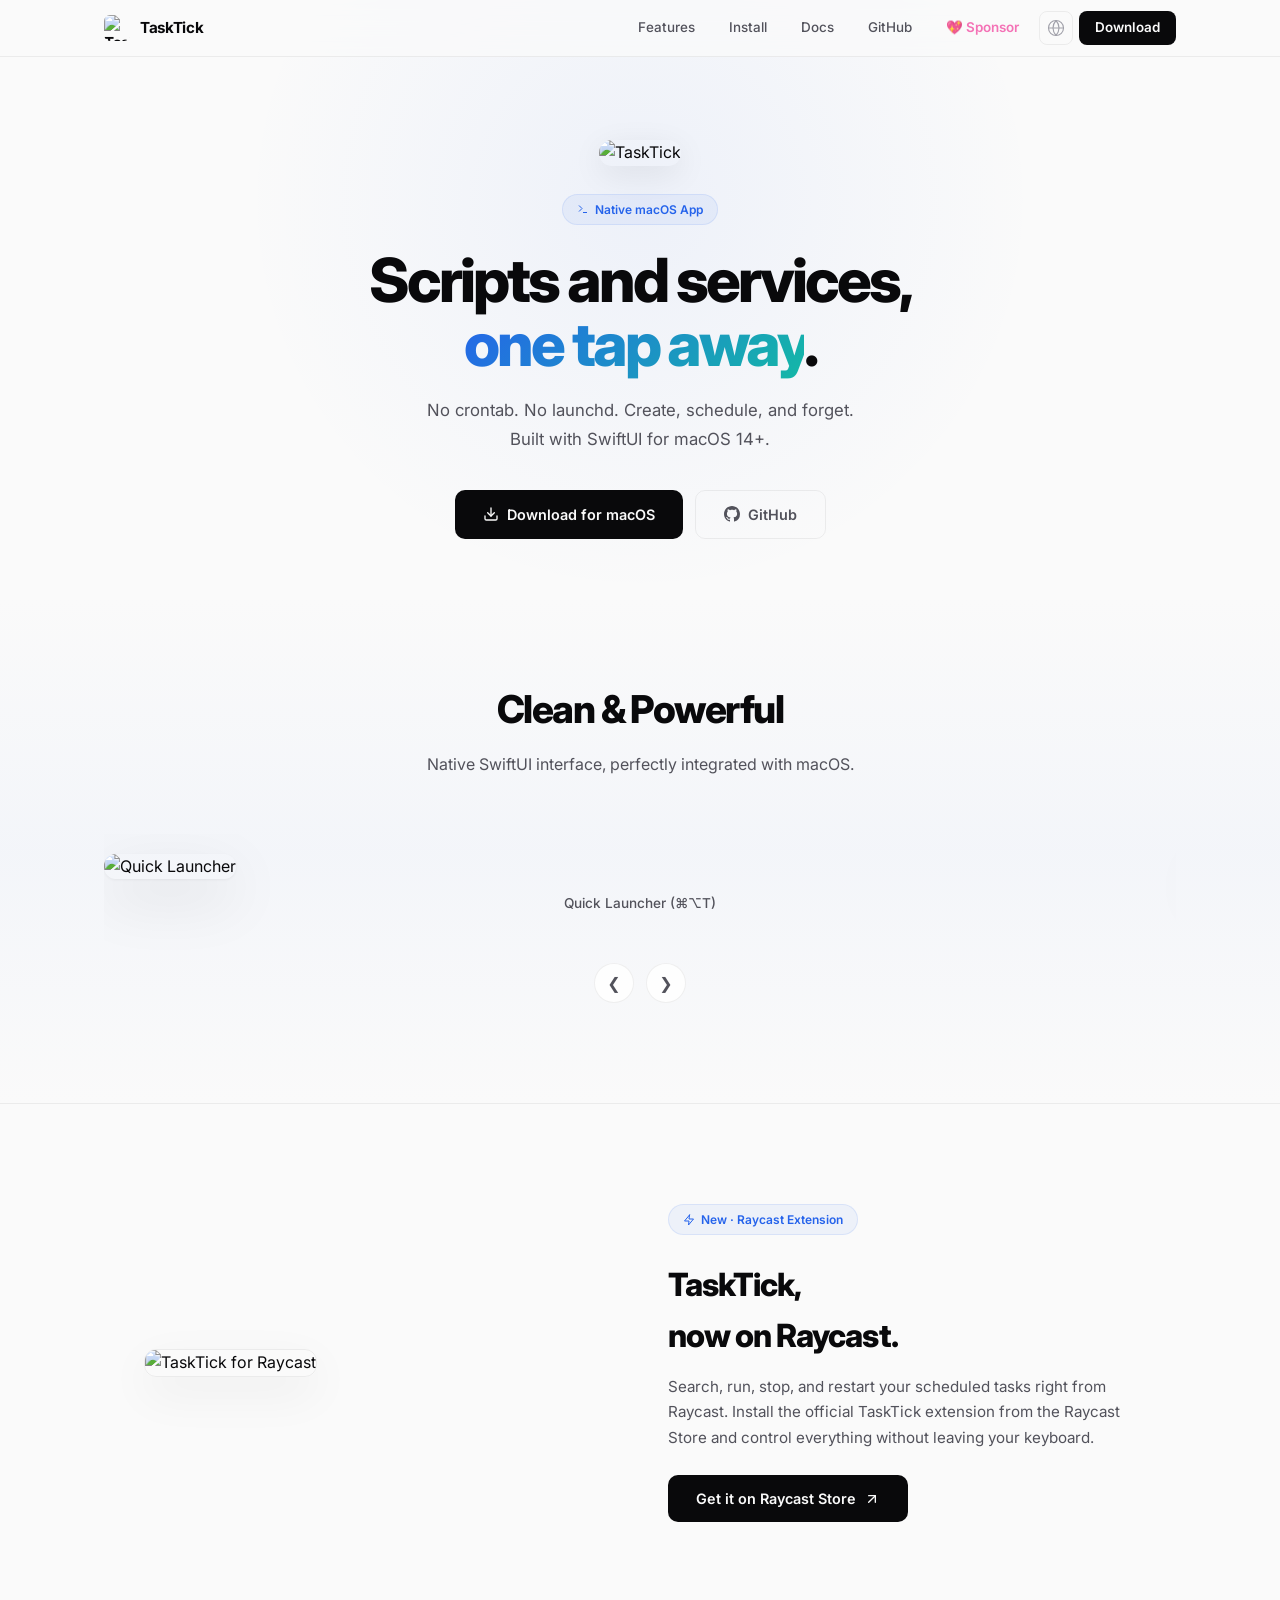
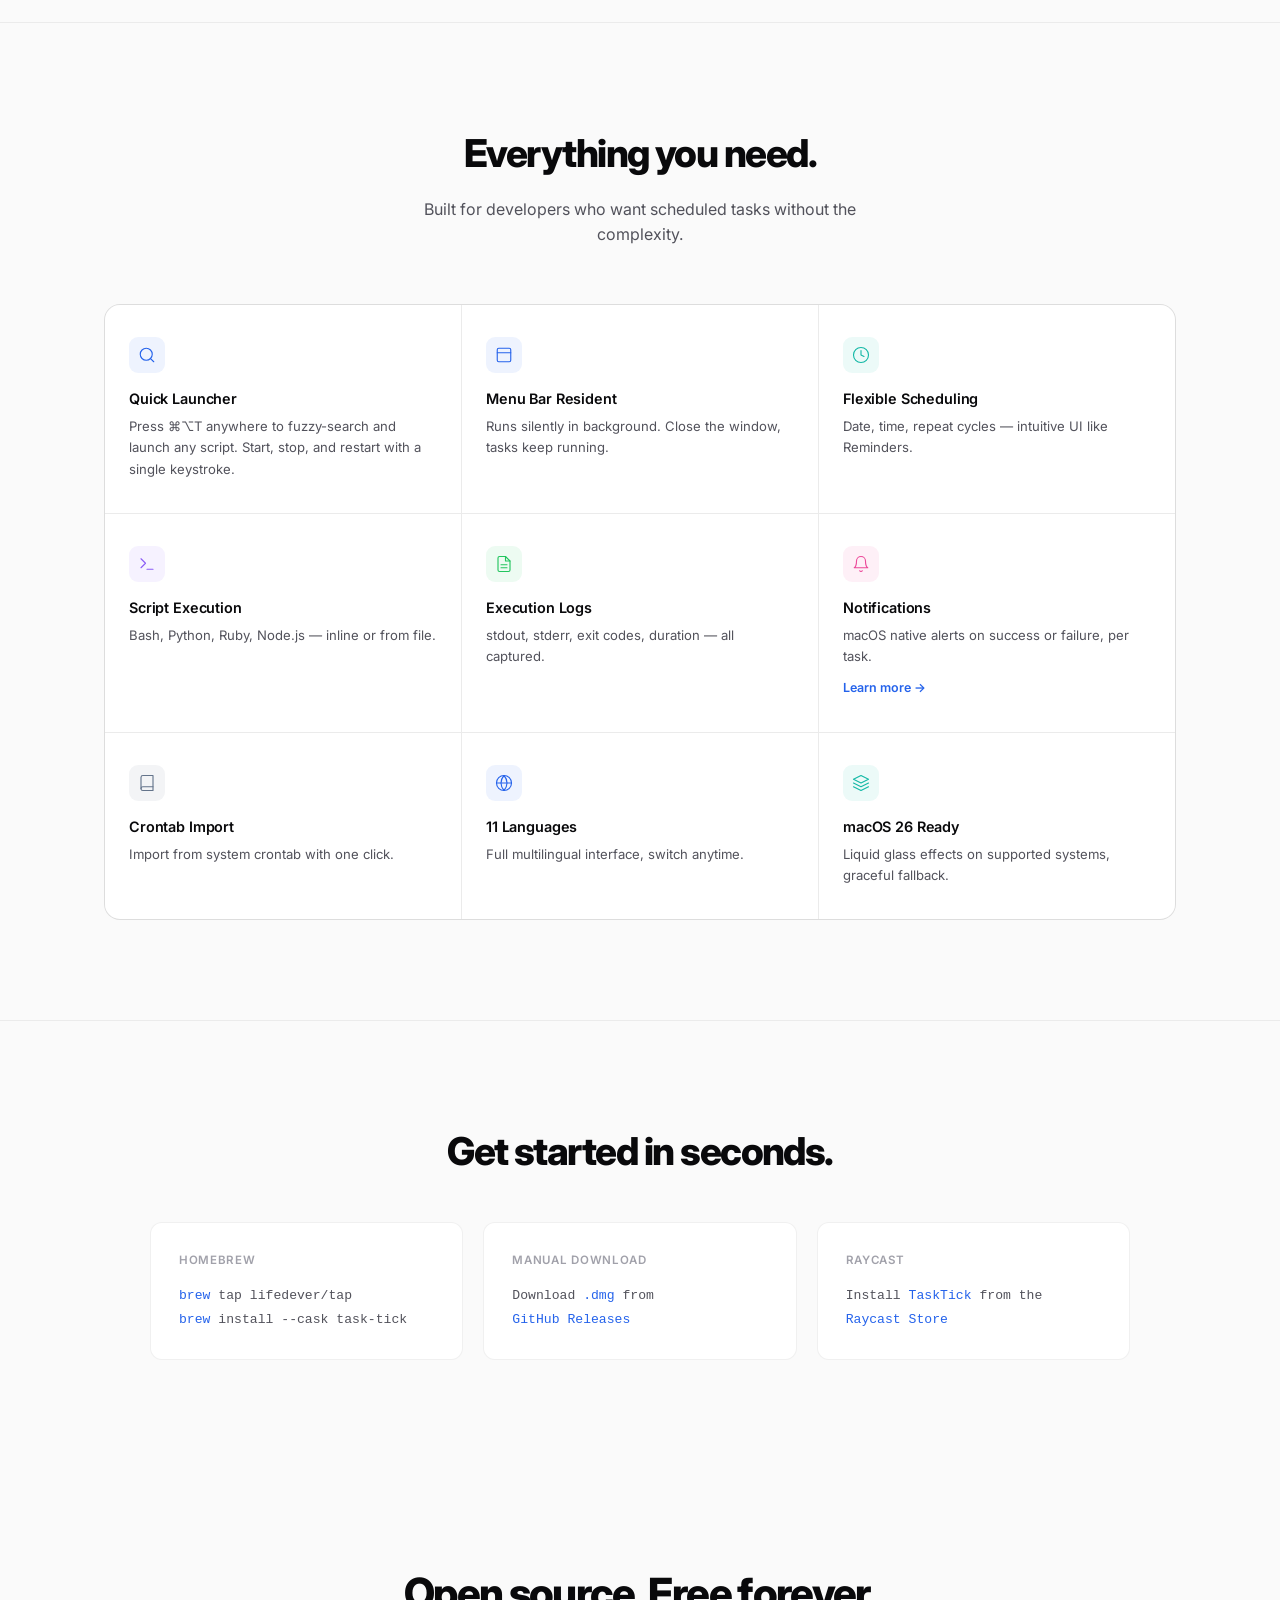
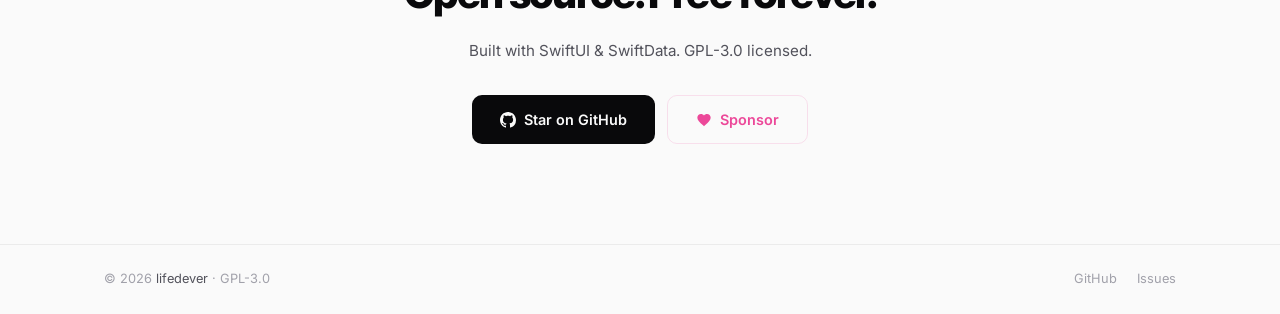
==== docs/index.html @ ecb80c7a "Remove obsolete implementation and reduce codebase complexity" ====
<!DOCTYPE html>
<html lang="en">
<head>
<meta charset="UTF-8">
<meta name="viewport" content="width=device-width, initial-scale=1.0">
<title>TaskTick — Scheduled Task Manager for macOS</title>
<meta name="description" content="A native macOS app for managing scheduled tasks. No crontab, no launchd — just TaskTick.">
<link rel="icon" type="image/svg+xml" href="icon.svg">
<link rel="apple-touch-icon" href="icon.svg">
<link rel="preconnect" href="https://fonts.loli.net">
<link rel="preconnect" href="https://gstatic.loli.net" crossorigin>
<link href="https://fonts.loli.net/css2?family=Inter:wght@400;500;600;700;800&family=Noto+Sans+SC:wght@400;500;700&display=swap" rel="stylesheet">
<style>
*,*::before,*::after{margin:0;padding:0;box-sizing:border-box}
:root{
  --bg:#fafafa;
  --bg2:#ffffff;
  --surface:rgba(0,0,0,.02);
  --border:rgba(0,0,0,.06);
  --text:#09090b;
  --text2:#52525b;
  --text3:#a1a1aa;
  --accent:#2563eb;
  --accent2:#3b82f6;
  --teal:#14b8a6;
  --pink:#ec4899;
  --font:'Inter','Noto Sans SC',-apple-system,system-ui,sans-serif;
}
html{scroll-behavior:smooth;font-size:16px}
body{font-family:var(--font);background:var(--bg);color:var(--text);line-height:1.6;overflow-x:hidden;-webkit-font-smoothing:antialiased}
::selection{background:var(--accent);color:#fff}

/* ── Nav ── */
nav{position:fixed;top:0;left:0;right:0;z-index:100;backdrop-filter:blur(24px) saturate(1.4);-webkit-backdrop-filter:blur(24px) saturate(1.4);background:rgba(250,250,250,.75);border-bottom:1px solid var(--border)}
.nav-inner{max-width:1120px;margin:0 auto;padding:0 24px;display:flex;align-items:center;justify-content:space-between;height:56px}
.nav-brand{display:flex;align-items:center;gap:10px;font-weight:700;font-size:.95rem;letter-spacing:-.02em;text-decoration:none;color:var(--text)}
.nav-brand img{width:26px;height:26px;border-radius:6px}
.nav-right{display:flex;align-items:center;gap:6px}
.nav-right a{color:var(--text2);text-decoration:none;font-size:.84rem;font-weight:500;padding:6px 14px;border-radius:8px;transition:color .2s}
.nav-right a:hover{color:var(--text)}
.lang-wrap{position:relative}
.lang-btn{cursor:pointer;width:34px;height:34px;border:1px solid var(--border);border-radius:8px;background:transparent;display:flex;align-items:center;justify-content:center;color:var(--text3);transition:all .2s}
.lang-btn:hover,.lang-btn.active{border-color:var(--accent);color:var(--accent)}
.lang-btn svg{width:18px;height:18px}
.lang-menu{display:none;position:absolute;top:calc(100% + 8px);right:0;min-width:180px;background:var(--bg2);border:1px solid var(--border);border-radius:12px;box-shadow:0 12px 40px rgba(0,0,0,.12);padding:6px;z-index:200;animation:fadeUp .2s ease}
.lang-menu.show{display:block}
.lang-menu button{display:flex;align-items:center;gap:8px;width:100%;padding:8px 14px;border:none;background:transparent;color:var(--text2);font-size:.84rem;font-family:var(--font);border-radius:8px;cursor:pointer;transition:all .15s;text-align:left}
.lang-menu button:hover{background:var(--surface);color:var(--text)}
.lang-menu button.active{background:var(--accent);color:#fff}
.lang-menu button.active:hover{opacity:.9}
.nav-sponsor{color:#f472b6!important;font-weight:600!important}
.nav-sponsor:hover{opacity:.8!important}
.nav-cta{background:var(--text)!important;color:var(--bg)!important;font-weight:600!important;border-radius:8px!important;padding:6px 16px!important}
.nav-cta:hover{opacity:.85!important}

/* ── Hero ── */
.hero{padding:140px 24px 60px;text-align:center;position:relative;overflow:hidden}
.hero::before{content:'';position:absolute;top:-200px;left:50%;transform:translateX(-50%);width:800px;height:800px;background:radial-gradient(circle,rgba(37,99,235,.06) 0%,transparent 70%);pointer-events:none}
.hero-inner{max-width:680px;margin:0 auto;position:relative}
.hero-icon{margin-bottom:28px}
.hero-icon img{width:88px;height:88px;border-radius:22px;box-shadow:0 8px 32px rgba(0,0,0,.08)}
.hero-badge{display:inline-flex;align-items:center;gap:6px;padding:5px 14px;border-radius:20px;font-size:.75rem;font-weight:600;color:var(--accent);background:rgba(37,99,235,.06);border:1px solid rgba(37,99,235,.1);margin-bottom:24px}
.hero-badge svg{width:12px;height:12px}
.hero h1{font-size:clamp(2.6rem,5.5vw,3.8rem);font-weight:800;letter-spacing:-.05em;line-height:1.05;margin-bottom:20px}
.hero h1 .gradient{background:linear-gradient(135deg,var(--accent),var(--teal));-webkit-background-clip:text;-webkit-text-fill-color:transparent;background-clip:text}
.hero .sub{font-size:1.05rem;color:var(--text2);max-width:440px;margin:0 auto 36px;line-height:1.7}
.hero-actions{display:flex;gap:12px;justify-content:center;flex-wrap:wrap}
.btn{display:inline-flex;align-items:center;gap:8px;padding:12px 28px;border-radius:10px;font-size:.9rem;font-weight:600;text-decoration:none;transition:all .2s;cursor:pointer;border:none;font-family:var(--font)}
.btn-primary{background:var(--text);color:var(--bg)}
.btn-primary:hover{opacity:.85;transform:translateY(-1px)}
.btn-ghost{background:transparent;color:var(--text2);border:1px solid var(--border)}
.btn-ghost:hover{border-color:var(--text2);color:var(--text);transform:translateY(-1px)}
.btn svg{width:16px;height:16px}

/* ── Screenshots Carousel ── */
.screenshots-section{padding:80px 0 100px;background:linear-gradient(180deg,var(--bg) 0%,rgba(37,99,235,.03) 50%,var(--bg) 100%)}
.screenshots-track{margin-top:48px;position:relative}
.screenshots-scroll{display:flex;gap:24px;overflow-x:auto;scroll-snap-type:x mandatory;-webkit-overflow-scrolling:touch;padding:20px 0 40px;scrollbar-width:none}
.screenshots-scroll::-webkit-scrollbar{display:none}
.screenshot-item{scroll-snap-align:center;flex-shrink:0;position:relative}
.screenshot-item{width:100%}
.screenshot-item img{width:100%;height:auto;border-radius:12px;box-shadow:0 20px 60px rgba(0,0,0,.1),0 1px 3px rgba(0,0,0,.05);transition:transform .4s ease}
.screenshot-item:hover img{transform:scale(1.02)}
.screenshot-label{text-align:center;margin-top:14px;font-size:.85rem;color:var(--text2);font-weight:500}
.screenshots-nav{display:flex;justify-content:center;gap:12px;margin-top:8px}
.screenshots-nav button{width:40px;height:40px;border-radius:50%;border:1.5px solid var(--border);background:rgba(255,255,255,.8);cursor:pointer;display:flex;align-items:center;justify-content:center;transition:all .2s;color:var(--text2);font-size:1rem;font-family:var(--font)}
.screenshots-nav button:hover{border-color:var(--accent);color:var(--accent);background:var(--bg2)}

/* ── Highlight ── */
.highlight{padding:100px 0;border-top:1px solid var(--border)}
.highlight-inner{max-width:1040px;margin:0 auto;padding:0 24px;display:grid;grid-template-columns:1fr 1fr;gap:56px;align-items:center}
.highlight-text h3{font-size:clamp(1.5rem,3vw,2rem);font-weight:800;letter-spacing:-.03em;margin-bottom:12px}
.highlight-text p{color:var(--text2);font-size:.95rem;line-height:1.7;margin-bottom:24px}
.highlight-img img{width:100%;border-radius:12px;border:1px solid var(--border);box-shadow:0 16px 48px rgba(0,0,0,.06)}

/* ── Features ── */
.features{padding:100px 0;border-top:1px solid var(--border)}
.container{max-width:1120px;margin:0 auto;padding:0 24px}
.section-header{text-align:center;margin-bottom:56px}
.section-header h2{font-size:clamp(1.8rem,4vw,2.4rem);font-weight:800;letter-spacing:-.04em;margin-bottom:12px}
.section-header p{color:var(--text2);font-size:1rem;max-width:460px;margin:0 auto}
.features-grid{display:grid;grid-template-columns:repeat(3,1fr);gap:1px;background:var(--border);border:1px solid var(--border);border-radius:16px;overflow:hidden}
.feature-card{padding:32px 24px;background:var(--bg2);transition:background .3s}
.feature-card:hover{background:rgba(37,99,235,.015)}
.feature-icon{width:36px;height:36px;border-radius:9px;display:flex;align-items:center;justify-content:center;margin-bottom:14px}
.feature-icon svg{width:18px;height:18px}
.feature-card h3{font-size:.9rem;font-weight:600;margin-bottom:6px;letter-spacing:-.01em}
.feature-card p{font-size:.82rem;color:var(--text2);line-height:1.65}

/* icon colors */
.fi-blue{background:rgba(37,99,235,.08);color:var(--accent)}
.fi-teal{background:rgba(20,184,166,.08);color:var(--teal)}
.fi-pink{background:rgba(236,72,153,.08);color:var(--pink)}
.fi-orange{background:rgba(249,115,22,.08);color:#f97316}
.fi-purple{background:rgba(139,92,246,.08);color:#8b5cf6}
.fi-green{background:rgba(34,197,94,.08);color:#22c55e}
.fi-slate{background:rgba(100,116,139,.08);color:#64748b}

/* ── Install ── */
.install{padding:100px 0;border-top:1px solid var(--border);text-align:center}
.install h2{font-size:clamp(1.8rem,4vw,2.4rem);font-weight:800;letter-spacing:-.04em;margin-bottom:40px}
.install-methods{display:flex;gap:20px;justify-content:center;flex-wrap:wrap;max-width:980px;margin:0 auto}
.install-card{flex:1;min-width:280px;padding:28px;border-radius:12px;border:1px solid var(--border);background:var(--bg2);text-align:left}
.install-card .label{font-size:.72rem;font-weight:600;color:var(--text3);text-transform:uppercase;letter-spacing:.06em;margin-bottom:14px}
.install-card code{display:block;font-family:'SF Mono',Menlo,monospace;font-size:.82rem;line-height:1.8;color:var(--text2);word-break:break-all}
.install-card code span{color:var(--accent)}

/* ── CTA ── */
.cta{padding:100px 0;text-align:center}
.cta h2{font-size:clamp(1.8rem,4vw,2.6rem);font-weight:800;letter-spacing:-.04em;margin-bottom:12px}
.cta .sub{color:var(--text2);margin-bottom:32px;font-size:.95rem}
.cta-actions{display:flex;gap:12px;justify-content:center;flex-wrap:wrap}
.btn-sponsor{color:var(--pink)!important;border-color:rgba(236,72,153,.15)!important}
.btn-sponsor:hover{border-color:rgba(236,72,153,.3)!important;background:rgba(236,72,153,.04)!important}

/* ── Footer ── */
footer{border-top:1px solid var(--border);padding:24px 0}
footer .container{display:flex;align-items:center;justify-content:space-between;flex-wrap:wrap;gap:12px}
footer .left{font-size:.8rem;color:var(--text3)}
footer .left a{color:var(--text2);text-decoration:none}
footer .left a:hover{color:var(--text)}
footer .right{display:flex;gap:20px}
footer .right a{color:var(--text3);text-decoration:none;font-size:.8rem}
footer .right a:hover{color:var(--text)}

/* ── Animations ── */
@keyframes fadeUp{from{opacity:0;transform:translateY(20px)}to{opacity:1;transform:translateY(0)}}
.fade-in{animation:fadeUp .7s ease both}
.fade-d1{animation-delay:.1s}.fade-d2{animation-delay:.2s}.fade-d3{animation-delay:.3s}.fade-d4{animation-delay:.4s}.fade-d5{animation-delay:.5s}
.reveal{opacity:0;transform:translateY(20px);transition:all .6s cubic-bezier(.22,1,.36,1)}
.reveal.visible{opacity:1;transform:translateY(0)}
@media(prefers-reduced-motion:reduce){.reveal,.fade-in{animation:none!important;transition:none!important;opacity:1!important;transform:none!important}}

/* ── Responsive ── */
@media(max-width:768px){
  .hero{padding:120px 20px 50px}
  .hero h1{font-size:2.2rem}
  .features-grid{grid-template-columns:1fr}
  .highlight-inner{grid-template-columns:1fr}
  .screenshot-item{width:100%}
  .install-methods{flex-direction:column}
  .install-card{min-width:0}
  .nav-right a:not(.nav-cta):not(.lang-btn){display:none}
  footer .container{flex-direction:column;text-align:center}
}
@media(max-width:480px){.hero h1{font-size:1.9rem}.btn{padding:11px 22px;font-size:.85rem}}

/* ── Dark mode ── */
@media(prefers-color-scheme:dark){
  :root{
    --bg:#0a0a0b;--bg2:#18181b;--surface:rgba(255,255,255,.04);
    --border:rgba(255,255,255,.08);
    --text:#f5f5f7;--text2:#a1a1aa;--text3:#52525b;
    --accent:#60a5fa;--accent2:#3b82f6;--teal:#2dd4bf;--pink:#f472b6;
  }
  nav{background:rgba(10,10,11,.8)}
  .hero::before{background:radial-gradient(circle,rgba(96,165,250,.06) 0%,transparent 70%)}
  .screenshots-section{background:linear-gradient(180deg,var(--bg) 0%,rgba(96,165,250,.03) 50%,var(--bg) 100%)}
  .screenshot-item img{box-shadow:0 20px 60px rgba(0,0,0,.4)}
  .screenshots-nav button{background:rgba(24,24,27,.8);border-color:var(--border)}
  .highlight-img img{box-shadow:0 16px 48px rgba(0,0,0,.3)}
  .feature-card{background:var(--bg2)}
  .feature-card:hover{background:rgba(255,255,255,.03)}
  .install-card{background:var(--bg2)}
  .lang-menu{background:var(--bg2);box-shadow:0 12px 40px rgba(0,0,0,.4)}
}
</style>
</head>
<body>

<!-- Nav -->
<nav>
  <div class="nav-inner">
    <a href="#" class="nav-brand">
      <img src="icon.svg" alt="TaskTick">
      TaskTick
    </a>
    <div class="nav-right">
      <a href="#features" data-i18n="nav_features">Features</a>
      <a href="#install" data-i18n="nav_install">Install</a>
      <a href="guide/" data-i18n="nav_docs">Docs</a>
      <a href="https://github.com/lifedever/TaskTick">GitHub</a>
      <a href="https://www.lifedever.com/sponsor/" class="nav-sponsor">💖 <span data-i18n="nav_sponsor">Sponsor</span></a>
      <div class="lang-wrap">
        <button class="lang-btn" onclick="toggleLangMenu()" aria-label="Language">
          <svg viewBox="0 0 24 24" fill="none" stroke="currentColor" stroke-width="1.5" stroke-linecap="round" stroke-linejoin="round"><circle cx="12" cy="12" r="10"/><line x1="2" y1="12" x2="22" y2="12"/><path d="M12 2a15.3 15.3 0 014 10 15.3 15.3 0 01-4 10 15.3 15.3 0 01-4-10 15.3 15.3 0 014-10z"/></svg>
        </button>
        <div class="lang-menu" id="langMenu">
          <button onclick="setLang('zh-Hans')">简体中文</button>
          <button onclick="setLang('zh-Hant')">繁體中文</button>
          <button onclick="setLang('en')">English</button>
          <button onclick="setLang('ja')">日本語</button>
          <button onclick="setLang('ko')">한국어</button>
          <button onclick="setLang('fr')">Français</button>
          <button onclick="setLang('de')">Deutsch</button>
          <button onclick="setLang('it')">Italiano</button>
          <button onclick="setLang('es')">Español</button>
          <button onclick="setLang('ru')">Русский</button>
          <button onclick="setLang('id')">Bahasa Indonesia</button>
        </div>
      </div>
      <a href="https://github.com/lifedever/TaskTick/releases" class="nav-cta" data-i18n="nav_download">Download</a>
    </div>
  </div>
</nav>

<!-- Hero -->
<section class="hero">
  <div class="hero-inner">
    <div class="hero-icon fade-in"><img src="icon.svg" alt="TaskTick"></div>
    <div class="hero-badge fade-in fade-d1">
      <svg viewBox="0 0 24 24" fill="none" stroke="currentColor" stroke-width="2"><polyline points="4 17 10 11 4 5"/><line x1="12" y1="19" x2="20" y2="19"/></svg>
      <span data-i18n="hero_badge">Native macOS App</span>
    </div>
    <h1 class="fade-in fade-d2" data-i18n="hero_title" data-i18n-html>Scripts and services,<br><span class="gradient">one tap away</span>.</h1>
    <p class="sub fade-in fade-d3" data-i18n="hero_sub">No crontab. No launchd. Create, schedule, and forget. Built with SwiftUI for macOS 14+.</p>
    <div class="hero-actions fade-in fade-d4">
      <a href="https://github.com/lifedever/TaskTick/releases" class="btn btn-primary">
        <svg viewBox="0 0 24 24" fill="none" stroke="currentColor" stroke-width="2" stroke-linecap="round"><path d="M21 15v4a2 2 0 01-2 2H5a2 2 0 01-2-2v-4"/><polyline points="7 10 12 15 17 10"/><line x1="12" y1="15" x2="12" y2="3"/></svg>
        <span data-i18n="hero_download">Download for macOS</span>
      </a>
      <a href="https://github.com/lifedever/TaskTick" class="btn btn-ghost">
        <svg viewBox="0 0 24 24" fill="currentColor"><path d="M12 0C5.37 0 0 5.37 0 12c0 5.31 3.435 9.795 8.205 11.385.6.105.825-.255.825-.57 0-.285-.015-1.23-.015-2.235-3.015.555-3.795-.735-4.035-1.41-.135-.345-.72-1.41-1.23-1.695-.42-.225-1.02-.78-.015-.795.945-.015 1.62.87 1.845 1.23 1.08 1.815 2.805 1.305 3.495.99.105-.78.42-1.305.765-1.605-2.67-.3-5.46-1.335-5.46-5.925 0-1.305.465-2.385 1.23-3.225-.12-.3-.54-1.53.12-3.18 0 0 1.005-.315 3.3 1.23.96-.27 1.98-.405 3-.405s2.04.135 3 .405c2.295-1.56 3.3-1.23 3.3-1.23.66 1.65.24 2.88.12 3.18.765.84 1.23 1.905 1.23 3.225 0 4.605-2.805 5.625-5.475 5.925.435.375.81 1.095.81 2.22 0 1.605-.015 2.895-.015 3.3 0 .315.225.69.825.57A12.02 12.02 0 0024 12c0-6.63-5.37-12-12-12z"/></svg>
        GitHub
      </a>
    </div>
  </div>
</section>

<!-- Screenshots Carousel -->
<section class="screenshots-section" id="screenshots">
  <div class="container">
    <div class="section-header reveal">
      <h2 data-i18n="screenshots_title">Clean & Powerful</h2>
      <p data-i18n="screenshots_sub">Native SwiftUI interface, perfectly integrated with macOS.</p>
    </div>
    <div class="screenshots-track">
      <div class="screenshots-scroll" id="screenshotsScroll">
        <div class="screenshot-item">
          <img src="https://cdn.jsdelivr.net/gh/lifedever/images@master/it/2026/05/tasktick-quick-launcher.png" alt="Quick Launcher">
          <div class="screenshot-label" data-i18n="screenshot_quick_launcher">Quick Launcher (⌘⌥T)</div>
        </div>
        <div class="screenshot-item">
          <img src="https://cdn.jsdelivr.net/gh/lifedever/images@master/uPic/2026/03/CS2026-03-16-12.47.53@2x.png" alt="Task Dashboard">
          <div class="screenshot-label" data-i18n="screenshot_dashboard">Task Dashboard</div>
        </div>
      </div>
      <div class="screenshots-nav">
        <button onclick="scrollScreenshots(-1)" aria-label="Previous">&#10094;</button>
        <button onclick="scrollScreenshots(1)" aria-label="Next">&#10095;</button>
      </div>
    </div>
  </div>
</section>

<!-- Raycast Highlight -->
<section class="highlight">
  <div class="highlight-inner reveal">
    <div class="highlight-img">
      <img src="https://cdn.jsdelivr.net/gh/lifedever/images@master/uploads/2026/06/20260611-102233.png" alt="TaskTick for Raycast">
    </div>
    <div class="highlight-text">
      <div class="hero-badge">
        <svg viewBox="0 0 24 24" fill="none" stroke="currentColor" stroke-width="2" stroke-linecap="round" stroke-linejoin="round"><polygon points="13 2 3 14 12 14 11 22 21 10 12 10 13 2"/></svg>
        <span data-i18n="raycast_badge">New · Raycast Extension</span>
      </div>
      <h3 data-i18n="raycast_title" data-i18n-html>TaskTick,<br>now on Raycast.</h3>
      <p data-i18n="raycast_desc">Search, run, stop, and restart your scheduled tasks right from Raycast. Install the official TaskTick extension from the Raycast Store and control everything without leaving your keyboard.</p>
      <a href="https://www.raycast.com/lifedever/tasktick" class="btn btn-primary">
        <span data-i18n="raycast_btn">Get it on Raycast Store</span>
        <svg viewBox="0 0 24 24" fill="none" stroke="currentColor" stroke-width="2" stroke-linecap="round" stroke-linejoin="round"><line x1="7" y1="17" x2="17" y2="7"/><polyline points="7 7 17 7 17 17"/></svg>
      </a>
    </div>
  </div>
</section>

<!-- Features -->
<section id="features" class="features">
  <div class="container">
    <div class="section-header reveal">
      <h2 data-i18n="features_title">Everything you need.</h2>
      <p data-i18n="features_sub">Built for developers who want scheduled tasks without the complexity.</p>
    </div>
    <div class="features-grid reveal">
      <div class="feature-card">
        <div class="feature-icon fi-blue"><svg viewBox="0 0 24 24" fill="none" stroke="currentColor" stroke-width="1.5" stroke-linecap="round" stroke-linejoin="round"><circle cx="11" cy="11" r="8"/><path d="m21 21-4.3-4.3"/></svg></div>
        <h3 data-i18n="feat_launcher_title">Quick Launcher</h3>
        <p data-i18n="feat_launcher_desc">Press ⌘⌥T anywhere to fuzzy-search and launch any script. Start, stop, and restart with a single keystroke.</p>
      </div>
      <div class="feature-card">
        <div class="feature-icon fi-blue"><svg viewBox="0 0 24 24" fill="none" stroke="currentColor" stroke-width="1.5" stroke-linecap="round" stroke-linejoin="round"><rect x="3" y="3" width="18" height="18" rx="2"/><line x1="3" y1="9" x2="21" y2="9"/></svg></div>
        <h3 data-i18n="feat_menubar_title">Menu Bar Resident</h3>
        <p data-i18n="feat_menubar_desc">Runs silently in background. Close the window, tasks keep running.</p>
      </div>
      <div class="feature-card">
        <div class="feature-icon fi-teal"><svg viewBox="0 0 24 24" fill="none" stroke="currentColor" stroke-width="1.5" stroke-linecap="round" stroke-linejoin="round"><circle cx="12" cy="12" r="10"/><polyline points="12 6 12 12 16 14"/></svg></div>
        <h3 data-i18n="feat_schedule_title">Flexible Scheduling</h3>
        <p data-i18n="feat_schedule_desc">Date, time, repeat cycles — intuitive UI like Reminders.</p>
      </div>
      <div class="feature-card">
        <div class="feature-icon fi-purple"><svg viewBox="0 0 24 24" fill="none" stroke="currentColor" stroke-width="1.5" stroke-linecap="round" stroke-linejoin="round"><polyline points="4 17 10 11 4 5"/><line x1="12" y1="19" x2="20" y2="19"/></svg></div>
        <h3 data-i18n="feat_script_title">Script Execution</h3>
        <p data-i18n="feat_script_desc">Bash, Python, Ruby, Node.js — inline or from file.</p>
      </div>
      <div class="feature-card">
        <div class="feature-icon fi-green"><svg viewBox="0 0 24 24" fill="none" stroke="currentColor" stroke-width="1.5" stroke-linecap="round" stroke-linejoin="round"><path d="M14 2H6a2 2 0 00-2 2v16a2 2 0 002 2h12a2 2 0 002-2V8z"/><polyline points="14 2 14 8 20 8"/><line x1="16" y1="13" x2="8" y2="13"/><line x1="16" y1="17" x2="8" y2="17"/></svg></div>
        <h3 data-i18n="feat_logs_title">Execution Logs</h3>
        <p data-i18n="feat_logs_desc">stdout, stderr, exit codes, duration — all captured.</p>
      </div>
      <div class="feature-card">
        <div class="feature-icon fi-pink"><svg viewBox="0 0 24 24" fill="none" stroke="currentColor" stroke-width="1.5" stroke-linecap="round" stroke-linejoin="round"><path d="M18 8A6 6 0 006 8c0 7-3 9-3 9h18s-3-2-3-9"/><path d="M13.73 21a2 2 0 01-3.46 0"/></svg></div>
        <h3 data-i18n="feat_notify_title">Notifications</h3>
        <p data-i18n="feat_notify_desc">macOS native alerts on success or failure, per task.</p>
        <a href="guide/#notifications" style="display:inline-block;margin-top:10px;font-size:.78rem;font-weight:600;color:var(--accent);text-decoration:none" data-i18n="feat_notify_link">Learn more →</a>
      </div>
      <div class="feature-card">
        <div class="feature-icon fi-slate"><svg viewBox="0 0 24 24" fill="none" stroke="currentColor" stroke-width="1.5" stroke-linecap="round" stroke-linejoin="round"><path d="M4 19.5A2.5 2.5 0 016.5 17H20"/><path d="M6.5 2H20v20H6.5A2.5 2.5 0 014 19.5v-15A2.5 2.5 0 016.5 2z"/></svg></div>
        <h3 data-i18n="feat_crontab_title">Crontab Import</h3>
        <p data-i18n="feat_crontab_desc">Import from system crontab with one click.</p>
      </div>
      <div class="feature-card">
        <div class="feature-icon fi-blue"><svg viewBox="0 0 24 24" fill="none" stroke="currentColor" stroke-width="1.5" stroke-linecap="round" stroke-linejoin="round"><circle cx="12" cy="12" r="10"/><line x1="2" y1="12" x2="22" y2="12"/><path d="M12 2a15.3 15.3 0 014 10 15.3 15.3 0 01-4 10 15.3 15.3 0 01-4-10 15.3 15.3 0 014-10z"/></svg></div>
        <h3 data-i18n="feat_i18n_title">11 Languages</h3>
        <p data-i18n="feat_i18n_desc">Full multilingual interface, switch anytime.</p>
      </div>
      <div class="feature-card">
        <div class="feature-icon fi-teal"><svg viewBox="0 0 24 24" fill="none" stroke="currentColor" stroke-width="1.5" stroke-linecap="round" stroke-linejoin="round"><path d="M12 2L2 7l10 5 10-5-10-5z"/><path d="M2 17l10 5 10-5"/><path d="M2 12l10 5 10-5"/></svg></div>
        <h3 data-i18n="feat_macos26_title">macOS 26 Ready</h3>
        <p data-i18n="feat_macos26_desc">Liquid glass effects on supported systems, graceful fallback.</p>
      </div>
    </div>
  </div>
</section>

<!-- Install -->
<section id="install" class="install">
  <div class="container">
    <h2 class="reveal" data-i18n="install_title">Get started in seconds.</h2>
    <div class="install-methods reveal">
      <div class="install-card">
        <div class="label">Homebrew</div>
        <code><span>brew</span> tap lifedever/tap<br><span>brew</span> install --cask task-tick</code>
      </div>
      <div class="install-card">
        <div class="label" data-i18n="install_manual">Manual Download</div>
        <code data-i18n="install_manual_desc" data-i18n-html>Download <span>.dmg</span> from<br><a href="https://github.com/lifedever/TaskTick/releases" style="color:var(--accent);text-decoration:none">GitHub Releases</a></code>
      </div>
      <div class="install-card">
        <div class="label">Raycast</div>
        <code data-i18n="install_raycast_desc" data-i18n-html>Install <span>TaskTick</span> from the<br><a href="https://www.raycast.com/lifedever/tasktick" style="color:var(--accent);text-decoration:none">Raycast Store</a></code>
      </div>
    </div>
  </div>
</section>

<!-- CTA -->
<section class="cta">
  <div class="container">
    <div class="reveal">
      <h2 data-i18n="cta_title">Open source. Free forever.</h2>
      <p class="sub" data-i18n="cta_sub">Built with SwiftUI & SwiftData. GPL-3.0 licensed.</p>
      <div class="cta-actions">
        <a href="https://github.com/lifedever/TaskTick" class="btn btn-primary">
          <svg viewBox="0 0 24 24" fill="currentColor" width="16" height="16"><path d="M12 0C5.37 0 0 5.37 0 12c0 5.31 3.435 9.795 8.205 11.385.6.105.825-.255.825-.57 0-.285-.015-1.23-.015-2.235-3.015.555-3.795-.735-4.035-1.41-.135-.345-.72-1.41-1.23-1.695-.42-.225-1.02-.78-.015-.795.945-.015 1.62.87 1.845 1.23 1.08 1.815 2.805 1.305 3.495.99.105-.78.42-1.305.765-1.605-2.67-.3-5.46-1.335-5.46-5.925 0-1.305.465-2.385 1.23-3.225-.12-.3-.54-1.53.12-3.18 0 0 1.005-.315 3.3 1.23.96-.27 1.98-.405 3-.405s2.04.135 3 .405c2.295-1.56 3.3-1.23 3.3-1.23.66 1.65.24 2.88.12 3.18.765.84 1.23 1.905 1.23 3.225 0 4.605-2.805 5.625-5.475 5.925.435.375.81 1.095.81 2.22 0 1.605-.015 2.895-.015 3.3 0 .315.225.69.825.57A12.02 12.02 0 0024 12c0-6.63-5.37-12-12-12z"/></svg>
          Star on GitHub
        </a>
        <a href="https://www.lifedever.com/sponsor/" class="btn btn-ghost btn-sponsor">
          <svg viewBox="0 0 24 24" fill="currentColor" width="16" height="16"><path d="M12 21.35l-1.45-1.32C5.4 15.36 2 12.28 2 8.5 2 5.42 4.42 3 7.5 3c1.74 0 3.41.81 4.5 2.09C13.09 3.81 14.76 3 16.5 3 19.58 3 22 5.42 22 8.5c0 3.78-3.4 6.86-8.55 11.54L12 21.35z"/></svg>
          <span data-i18n="nav_sponsor">Sponsor</span>
        </a>
      </div>
    </div>
  </div>
</section>

<footer>
  <div class="container">
    <div class="left">&copy; 2026 <a href="https://github.com/lifedever">lifedever</a> &middot; GPL-3.0</div>
    <div class="right">
      <a href="https://github.com/lifedever/TaskTick">GitHub</a>
      <a href="https://github.com/lifedever/TaskTick/issues">Issues</a>
    </div>
  </div>
</footer>

<script>
const T = {
  'zh-Hans': {
    nav_features: '功能',
    nav_install: '安装',
    nav_docs: '文档',
    nav_sponsor: '捐赠',
    nav_download: '下载',
    hero_badge: 'macOS 原生应用',
    hero_title: '脚本与服务，<br><span class="gradient">一键掌控</span>。',
    hero_sub: '无需 crontab，无需 launchd。创建、调度，然后忘掉它。基于 SwiftUI 构建，支持 macOS 14+。',
    hero_download: '下载 macOS 版',
    screenshots_title: '简洁优雅，功能强大',
    screenshots_sub: '原生 SwiftUI 打造，完美融入 macOS 生态。',
    screenshot_quick_launcher: '快速访问（⌘⌥T）',
    feat_launcher_title: '快速访问',
    feat_launcher_desc: '在任何地方按下 ⌘⌥T，模糊搜索并立即执行脚本。一个快捷键搞定开始、停止、重启。',
    screenshot_dashboard: '任务面板',
    features_title: '你需要的，都在这里。',
    features_sub: '为不想折腾系统守护进程的开发者而生。',
    feat_menubar_title: '菜单栏常驻',
    feat_menubar_desc: '后台静默运行，关闭窗口也不影响任务执行。',
    feat_schedule_title: '灵活调度',
    feat_schedule_desc: '日期、时间、重复周期，类似提醒事项的直觉体验。',
    feat_script_title: '脚本执行',
    feat_script_desc: 'Bash、Python、Ruby、Node.js — 内联或文件。',
    feat_logs_title: '执行日志',
    feat_logs_desc: '标准输出、错误、退出码、耗时 — 全部记录。',
    feat_notify_title: '系统通知',
    feat_notify_desc: '任务成功或失败时推送 macOS 原生通知。',
    feat_notify_link: '了解更多 →',
    feat_crontab_title: 'Crontab 导入',
    feat_crontab_desc: '一键导入系统 crontab 任务。',
    feat_i18n_title: '11种语言',
    feat_i18n_desc: '完整多语言界面，随时切换。',
    feat_macos26_title: 'macOS 26 就绪',
    feat_macos26_desc: '液态玻璃特效，旧系统优雅降级。',
    raycast_badge: '新发布 · Raycast 扩展',
    raycast_title: 'TaskTick，<br>现已登陆 Raycast。',
    raycast_desc: '在 Raycast 中直接搜索、运行、停止和重启你的定时任务。从 Raycast Store 安装官方 TaskTick 扩展，双手不离键盘即可掌控一切。',
    raycast_btn: '前往 Raycast Store 获取',
    install_title: '几秒钟即可开始。',
    install_manual: '手动下载',
    install_manual_desc: '从 <a href="https://github.com/lifedever/TaskTick/releases" style="color:var(--accent);text-decoration:none">GitHub Releases</a><br>下载 <span>.dmg</span> 安装包',
    install_raycast_desc: '从 <a href="https://www.raycast.com/lifedever/tasktick" style="color:var(--accent);text-decoration:none">Raycast Store</a><br>安装 <span>TaskTick</span> 扩展',
    cta_title: '开源免费，永久使用。',
    cta_sub: '基于 SwiftUI & SwiftData 构建。GPL-3.0 开源协议。',
  },
  'zh-Hant': {
    nav_features: '功能',
    nav_install: '安裝',
    nav_sponsor: '贊助',
    nav_download: '下載',
    hero_badge: 'macOS 原生應用',
    hero_title: '腳本與服務，<br><span class="gradient">一鍵掌控</span>。',
    hero_sub: '無需 crontab，無需 launchd。建立、排程，然後忘掉它。基於 SwiftUI 構建，支援 macOS 14+。',
    hero_download: '下載 macOS 版',
    screenshots_title: '簡潔優雅，功能強大',
    screenshots_sub: '原生 SwiftUI 打造，完美融入 macOS 生態。',
    screenshot_quick_launcher: '快速存取（⌘⌥T）',
    feat_launcher_title: '快速存取',
    feat_launcher_desc: '在任何地方按下 ⌘⌥T，模糊搜尋並立即執行腳本。一個快捷鍵搞定開始、停止、重啟。',
    screenshot_dashboard: '任務面板',
    features_title: '你需要的，都在這裡。',
    features_sub: '為不想折騰系統守護程序的開發者而生。',
    feat_menubar_title: '選單列常駐',
    feat_menubar_desc: '背景靜默執行，關閉視窗也不影響任務執行。',
    feat_schedule_title: '靈活排程',
    feat_schedule_desc: '日期、時間、重複週期，類似提醒事項的直覺體驗。',
    feat_script_title: '腳本執行',
    feat_script_desc: 'Bash、Python、Ruby、Node.js — 內嵌或檔案。',
    feat_logs_title: '執行日誌',
    feat_logs_desc: '標準輸出、錯誤、退出碼、耗時 — 全部記錄。',
    feat_notify_title: '系統通知',
    feat_notify_desc: '任務成功或失敗時推送 macOS 原生通知。',
    feat_crontab_title: 'Crontab 匯入',
    feat_crontab_desc: '一鍵匯入系統 crontab 任務。',
    feat_i18n_title: '11種語言',
    feat_i18n_desc: '完整多語言介面，隨時切換。',
    feat_macos26_title: 'macOS 26 就緒',
    feat_macos26_desc: '液態玻璃特效，舊系統優雅降級。',
    raycast_badge: '新發佈 · Raycast 擴充功能',
    raycast_title: 'TaskTick，<br>現已登陸 Raycast。',
    raycast_desc: '在 Raycast 中直接搜尋、執行、停止和重啟你的排程任務。從 Raycast Store 安裝官方 TaskTick 擴充功能，雙手不離鍵盤即可掌控一切。',
    raycast_btn: '前往 Raycast Store 取得',
    install_title: '幾秒鐘即可開始。',
    install_manual: '手動下載',
    install_manual_desc: '從 <a href="https://github.com/lifedever/TaskTick/releases" style="color:var(--accent);text-decoration:none">GitHub Releases</a><br>下載 <span>.dmg</span> 安裝包',
    install_raycast_desc: '從 <a href="https://www.raycast.com/lifedever/tasktick" style="color:var(--accent);text-decoration:none">Raycast Store</a><br>安裝 <span>TaskTick</span> 擴充功能',
    cta_title: '開源免費，永久使用。',
    cta_sub: '基於 SwiftUI & SwiftData 構建。GPL-3.0 開源協議。',
  },
  en: {
    nav_features: 'Features',
    nav_install: 'Install',
    nav_docs: 'Docs',
    nav_sponsor: 'Sponsor',
    nav_download: 'Download',
    hero_badge: 'Native macOS App',
    hero_title: 'Scripts and services,<br><span class="gradient">one tap away</span>.',
    hero_sub: 'No crontab. No launchd. Create, schedule, and forget. Built with SwiftUI for macOS 14+.',
    hero_download: 'Download for macOS',
    screenshots_title: 'Clean & Powerful',
    screenshots_sub: 'Native SwiftUI interface, perfectly integrated with macOS.',
    screenshot_quick_launcher: 'Quick Launcher (⌘⌥T)',
    feat_launcher_title: 'Quick Launcher',
    feat_launcher_desc: 'Press ⌘⌥T anywhere to fuzzy-search and launch any script. Start, stop, and restart with a single keystroke.',
    screenshot_dashboard: 'Task Dashboard',
    features_title: 'Everything you need.',
    features_sub: 'Built for developers who want scheduled tasks without the complexity.',
    feat_menubar_title: 'Menu Bar Resident',
    feat_menubar_desc: 'Runs silently in background. Close the window, tasks keep running.',
    feat_schedule_title: 'Flexible Scheduling',
    feat_schedule_desc: 'Date, time, repeat cycles — intuitive UI like Reminders.',
    feat_script_title: 'Script Execution',
    feat_script_desc: 'Bash, Python, Ruby, Node.js — inline or from file.',
    feat_logs_title: 'Execution Logs',
    feat_logs_desc: 'stdout, stderr, exit codes, duration — all captured.',
    feat_notify_title: 'Notifications',
    feat_notify_desc: 'macOS native alerts on success or failure, per task.',
    feat_notify_link: 'Learn more →',
    feat_crontab_title: 'Crontab Import',
    feat_crontab_desc: 'Import from system crontab with one click.',
    feat_i18n_title: '11 Languages',
    feat_i18n_desc: 'Full multilingual interface, switch anytime.',
    feat_macos26_title: 'macOS 26 Ready',
    feat_macos26_desc: 'Liquid glass effects on supported systems, graceful fallback.',
    raycast_badge: 'New · Raycast Extension',
    raycast_title: 'TaskTick,<br>now on Raycast.',
    raycast_desc: 'Search, run, stop, and restart your scheduled tasks right from Raycast. Install the official TaskTick extension from the Raycast Store and control everything without leaving your keyboard.',
    raycast_btn: 'Get it on Raycast Store',
    install_title: 'Get started in seconds.',
    install_manual: 'Manual Download',
    install_manual_desc: 'Download <span>.dmg</span> from<br><a href="https://github.com/lifedever/TaskTick/releases" style="color:var(--accent);text-decoration:none">GitHub Releases</a>',
    install_raycast_desc: 'Install <span>TaskTick</span> from the<br><a href="https://www.raycast.com/lifedever/tasktick" style="color:var(--accent);text-decoration:none">Raycast Store</a>',
    cta_title: 'Open source. Free forever.',
    cta_sub: 'Built with SwiftUI & SwiftData. GPL-3.0 licensed.',
  },
  ja: {
    nav_features: '機能',
    nav_install: 'インストール',
    nav_sponsor: 'スポンサー',
    nav_download: 'ダウンロード',
    hero_badge: 'macOS ネイティブアプリ',
    hero_title: 'スクリプトもサービスも、<br><span class="gradient">ワンタップで</span>。',
    hero_sub: 'crontab不要、launchd不要。作成、スケジュール、あとはお任せ。SwiftUIでmacOS 14+対応。',
    hero_download: 'macOS版をダウンロード',
    screenshots_title: 'シンプルで強力',
    screenshots_sub: 'ネイティブSwiftUIインターフェース、macOSに完全統合。',
    screenshot_quick_launcher: 'クイックランチャー（⌘⌥T）',
    feat_launcher_title: 'クイックランチャー',
    feat_launcher_desc: 'どこからでも⌘⌥Tを押してファジー検索し、スクリプトを起動。1つのショートカットで開始・停止・再起動。',
    screenshot_dashboard: 'タスクダッシュボード',
    features_title: '必要なものがすべて揃う。',
    features_sub: '複雑さなしでタスクをスケジュールしたい開発者のために。',
    feat_menubar_title: 'メニューバー常駐',
    feat_menubar_desc: 'バックグラウンドで静かに動作。ウィンドウを閉じてもタスクは継続。',
    feat_schedule_title: '柔軟なスケジューリング',
    feat_schedule_desc: '日付、時間、繰り返し周期 — リマインダーのような直感的UI。',
    feat_script_title: 'スクリプト実行',
    feat_script_desc: 'Bash、Python、Ruby、Node.js — インラインまたはファイルから。',
    feat_logs_title: '実行ログ',
    feat_logs_desc: '標準出力、エラー、終了コード、実行時間 — すべて記録。',
    feat_notify_title: '通知',
    feat_notify_desc: 'タスクの成功・失敗時にmacOSネイティブ通知を送信。',
    feat_crontab_title: 'Crontabインポート',
    feat_crontab_desc: 'システムのcrontabをワンクリックでインポート。',
    feat_i18n_title: '11言語対応',
    feat_i18n_desc: '完全な多言語インターフェース、いつでも切替可能。',
    feat_macos26_title: 'macOS 26対応',
    feat_macos26_desc: 'リキッドグラスエフェクト対応、旧システムは自動フォールバック。',
    raycast_badge: '新登場 · Raycast拡張機能',
    raycast_title: 'TaskTickが<br>Raycastに登場。',
    raycast_desc: 'Raycastから直接、スケジュールタスクを検索・実行・停止・再起動。Raycast Storeから公式TaskTick拡張機能をインストールして、キーボードから手を離さずにすべてを操作。',
    raycast_btn: 'Raycast Storeで入手',
    install_title: '数秒で始められる。',
    install_manual: '手動ダウンロード',
    install_manual_desc: '<a href="https://github.com/lifedever/TaskTick/releases" style="color:var(--accent);text-decoration:none">GitHub Releases</a>から<br><span>.dmg</span>をダウンロード',
    install_raycast_desc: '<a href="https://www.raycast.com/lifedever/tasktick" style="color:var(--accent);text-decoration:none">Raycast Store</a>から<br><span>TaskTick</span>拡張機能をインストール',
    cta_title: 'オープンソース。永久無料。',
    cta_sub: 'SwiftUI & SwiftDataで構築。GPL-3.0ライセンス。',
  },
  ko: {
    nav_features: '기능',
    nav_install: '설치',
    nav_sponsor: '후원',
    nav_download: '다운로드',
    hero_badge: 'macOS 네이티브 앱',
    hero_title: '스크립트와 서비스를,<br><span class="gradient">한 번에 제어</span>.',
    hero_sub: 'crontab 불필요. launchd 불필요. 생성, 예약, 그리고 잊으세요. SwiftUI로 구축, macOS 14+ 지원.',
    hero_download: 'macOS용 다운로드',
    screenshots_title: '깔끔하고 강력한',
    screenshots_sub: '네이티브 SwiftUI 인터페이스, macOS와 완벽 통합.',
    screenshot_quick_launcher: '빠른 실행기 (⌘⌥T)',
    feat_launcher_title: '빠른 실행기',
    feat_launcher_desc: '어디서든 ⌘⌥T를 눌러 퍼지 검색으로 스크립트를 실행. 한 번의 키 입력으로 시작, 중지, 재시작.',
    screenshot_dashboard: '작업 대시보드',
    features_title: '필요한 모든 것.',
    features_sub: '복잡함 없이 예약 작업을 원하는 개발자를 위해.',
    feat_menubar_title: '메뉴 바 상주',
    feat_menubar_desc: '백그라운드에서 조용히 실행. 창을 닫아도 작업은 계속.',
    feat_schedule_title: '유연한 스케줄링',
    feat_schedule_desc: '날짜, 시간, 반복 주기 — 미리 알림처럼 직관적인 UI.',
    feat_script_title: '스크립트 실행',
    feat_script_desc: 'Bash, Python, Ruby, Node.js — 인라인 또는 파일.',
    feat_logs_title: '실행 로그',
    feat_logs_desc: 'stdout, stderr, 종료 코드, 소요 시간 — 모두 기록.',
    feat_notify_title: '알림',
    feat_notify_desc: '작업 성공 또는 실패 시 macOS 네이티브 알림.',
    feat_crontab_title: 'Crontab 가져오기',
    feat_crontab_desc: '시스템 crontab을 원클릭으로 가져오기.',
    feat_i18n_title: '11개 언어',
    feat_i18n_desc: '완전한 다국어 인터페이스, 언제든 전환.',
    feat_macos26_title: 'macOS 26 지원',
    feat_macos26_desc: '리퀴드 글래스 효과, 구형 시스템은 자동 폴백.',
    raycast_badge: '신규 · Raycast 확장',
    raycast_title: 'TaskTick,<br>이제 Raycast에서.',
    raycast_desc: 'Raycast에서 바로 예약 작업을 검색, 실행, 중지, 재시작하세요. Raycast Store에서 공식 TaskTick 확장을 설치하고 키보드에서 손을 떼지 않고 모든 것을 제어하세요.',
    raycast_btn: 'Raycast Store에서 받기',
    install_title: '몇 초면 시작할 수 있습니다.',
    install_manual: '수동 다운로드',
    install_manual_desc: '<a href="https://github.com/lifedever/TaskTick/releases" style="color:var(--accent);text-decoration:none">GitHub Releases</a>에서<br><span>.dmg</span> 다운로드',
    install_raycast_desc: '<a href="https://www.raycast.com/lifedever/tasktick" style="color:var(--accent);text-decoration:none">Raycast Store</a>에서<br><span>TaskTick</span> 확장 설치',
    cta_title: '오픈 소스. 영원히 무료.',
    cta_sub: 'SwiftUI & SwiftData로 구축. GPL-3.0 라이선스.',
  },
  fr: {
    nav_features: 'Fonctions',
    nav_install: 'Installer',
    nav_sponsor: 'Sponsoriser',
    nav_download: 'Télécharger',
    hero_badge: 'App macOS native',
    hero_title: 'Scripts et services,<br>à <span class="gradient">portée de clic</span>.',
    hero_sub: 'Sans crontab. Sans launchd. Créez, planifiez, et oubliez. Conçu avec SwiftUI pour macOS 14+.',
    hero_download: 'Télécharger pour macOS',
    screenshots_title: 'Épuré et puissant',
    screenshots_sub: 'Interface SwiftUI native, parfaitement intégrée à macOS.',
    screenshot_quick_launcher: 'Lanceur rapide (⌘⌥T)',
    feat_launcher_title: 'Lanceur rapide',
    feat_launcher_desc: 'Appuyez sur ⌘⌥T partout pour rechercher et lancer n\'importe quel script. Démarrer, arrêter et redémarrer en une frappe.',
    screenshot_dashboard: 'Tableau de bord',
    features_title: 'Tout ce qu\'il vous faut.',
    features_sub: 'Conçu pour les développeurs qui veulent des tâches planifiées sans complexité.',
    feat_menubar_title: 'Barre de menus',
    feat_menubar_desc: 'Fonctionne silencieusement en arrière-plan. Fermez la fenêtre, les tâches continuent.',
    feat_schedule_title: 'Planification flexible',
    feat_schedule_desc: 'Date, heure, cycles de répétition — interface intuitive comme Rappels.',
    feat_script_title: 'Exécution de scripts',
    feat_script_desc: 'Bash, Python, Ruby, Node.js — en ligne ou depuis un fichier.',
    feat_logs_title: 'Journaux d\'exécution',
    feat_logs_desc: 'stdout, stderr, codes de sortie, durée — tout est capturé.',
    feat_notify_title: 'Notifications',
    feat_notify_desc: 'Alertes macOS natives en cas de succès ou d\'échec, par tâche.',
    feat_crontab_title: 'Import Crontab',
    feat_crontab_desc: 'Importez depuis le crontab système en un clic.',
    feat_i18n_title: '11 langues',
    feat_i18n_desc: 'Interface multilingue complète, changez à tout moment.',
    feat_macos26_title: 'macOS 26 Ready',
    feat_macos26_desc: 'Effets Liquid Glass sur les systèmes compatibles, repli élégant.',
    raycast_badge: 'Nouveau · Extension Raycast',
    raycast_title: 'TaskTick,<br>désormais sur Raycast.',
    raycast_desc: 'Recherchez, lancez, arrêtez et redémarrez vos tâches planifiées directement depuis Raycast. Installez l\'extension officielle TaskTick depuis le Raycast Store et contrôlez tout sans quitter votre clavier.',
    raycast_btn: 'Obtenir sur le Raycast Store',
    install_title: 'Démarrez en quelques secondes.',
    install_manual: 'Téléchargement manuel',
    install_manual_desc: 'Téléchargez le <span>.dmg</span> depuis<br><a href="https://github.com/lifedever/TaskTick/releases" style="color:var(--accent);text-decoration:none">GitHub Releases</a>',
    install_raycast_desc: 'Installez <span>TaskTick</span> depuis le<br><a href="https://www.raycast.com/lifedever/tasktick" style="color:var(--accent);text-decoration:none">Raycast Store</a>',
    cta_title: 'Open source. Gratuit pour toujours.',
    cta_sub: 'Conçu avec SwiftUI & SwiftData. Licence GPL-3.0.',
  },
  de: {
    nav_features: 'Funktionen',
    nav_install: 'Installieren',
    nav_sponsor: 'Sponsern',
    nav_download: 'Download',
    hero_badge: 'Native macOS-App',
    hero_title: 'Skripte und Dienste,<br><span class="gradient">auf Knopfdruck</span>.',
    hero_sub: 'Kein crontab. Kein launchd. Erstellen, planen, vergessen. Gebaut mit SwiftUI für macOS 14+.',
    hero_download: 'Für macOS herunterladen',
    screenshots_title: 'Klar und leistungsstark',
    screenshots_sub: 'Native SwiftUI-Oberfläche, perfekt in macOS integriert.',
    screenshot_quick_launcher: 'Schnellstarter (⌘⌥T)',
    feat_launcher_title: 'Schnellstarter',
    feat_launcher_desc: 'Drücken Sie überall ⌘⌥T für Fuzzy-Suche und Skript-Start. Starten, Stoppen und Neustarten mit einer Taste.',
    screenshot_dashboard: 'Aufgaben-Dashboard',
    features_title: 'Alles, was Sie brauchen.',
    features_sub: 'Für Entwickler, die geplante Aufgaben ohne Komplexität möchten.',
    feat_menubar_title: 'Menüleisten-Resident',
    feat_menubar_desc: 'Läuft still im Hintergrund. Fenster schließen, Aufgaben laufen weiter.',
    feat_schedule_title: 'Flexible Planung',
    feat_schedule_desc: 'Datum, Uhrzeit, Wiederholungszyklen — intuitive UI wie Erinnerungen.',
    feat_script_title: 'Skript-Ausführung',
    feat_script_desc: 'Bash, Python, Ruby, Node.js — inline oder aus Datei.',
    feat_logs_title: 'Ausführungsprotokolle',
    feat_logs_desc: 'stdout, stderr, Exit-Codes, Dauer — alles erfasst.',
    feat_notify_title: 'Benachrichtigungen',
    feat_notify_desc: 'Nativ macOS-Benachrichtigungen bei Erfolg oder Fehler, pro Aufgabe.',
    feat_crontab_title: 'Crontab-Import',
    feat_crontab_desc: 'System-Crontab mit einem Klick importieren.',
    feat_i18n_title: '11 Sprachen',
    feat_i18n_desc: 'Vollständige mehrsprachige Oberfläche, jederzeit wechselbar.',
    feat_macos26_title: 'macOS 26 Ready',
    feat_macos26_desc: 'Liquid-Glass-Effekte auf unterstützten Systemen, eleganter Fallback.',
    raycast_badge: 'Neu · Raycast-Erweiterung',
    raycast_title: 'TaskTick,<br>jetzt auf Raycast.',
    raycast_desc: 'Suchen, starten, stoppen und neustarten Sie Ihre geplanten Aufgaben direkt aus Raycast. Installieren Sie die offizielle TaskTick-Erweiterung aus dem Raycast Store und steuern Sie alles, ohne die Tastatur zu verlassen.',
    raycast_btn: 'Im Raycast Store laden',
    install_title: 'In Sekunden loslegen.',
    install_manual: 'Manueller Download',
    install_manual_desc: '<span>.dmg</span> herunterladen von<br><a href="https://github.com/lifedever/TaskTick/releases" style="color:var(--accent);text-decoration:none">GitHub Releases</a>',
    install_raycast_desc: '<span>TaskTick</span> installieren aus dem<br><a href="https://www.raycast.com/lifedever/tasktick" style="color:var(--accent);text-decoration:none">Raycast Store</a>',
    cta_title: 'Open Source. Für immer kostenlos.',
    cta_sub: 'Gebaut mit SwiftUI & SwiftData. GPL-3.0 Lizenz.',
  },
  it: {
    nav_features: 'Funzioni',
    nav_install: 'Installa',
    nav_sponsor: 'Sponsorizza',
    nav_download: 'Scarica',
    hero_badge: 'App macOS nativa',
    hero_title: 'Script e servizi,<br><span class="gradient">a portata di clic</span>.',
    hero_sub: 'Niente crontab. Niente launchd. Crea, pianifica e dimentica. Costruito con SwiftUI per macOS 14+.',
    hero_download: 'Scarica per macOS',
    screenshots_title: 'Pulito e potente',
    screenshots_sub: 'Interfaccia SwiftUI nativa, perfettamente integrata con macOS.',
    screenshot_quick_launcher: 'Avvio rapido (⌘⌥T)',
    feat_launcher_title: 'Avvio rapido',
    feat_launcher_desc: 'Premi ⌘⌥T ovunque per cercare e avviare qualsiasi script. Avvia, ferma e riavvia con una sola pressione.',
    screenshot_dashboard: 'Dashboard attività',
    features_title: 'Tutto ciò che serve.',
    features_sub: 'Per sviluppatori che vogliono task pianificati senza complessità.',
    feat_menubar_title: 'Barra dei menu',
    feat_menubar_desc: 'Funziona silenziosamente in background. Chiudi la finestra, i task continuano.',
    feat_schedule_title: 'Pianificazione flessibile',
    feat_schedule_desc: 'Data, ora, cicli di ripetizione — UI intuitiva come Promemoria.',
    feat_script_title: 'Esecuzione script',
    feat_script_desc: 'Bash, Python, Ruby, Node.js — inline o da file.',
    feat_logs_title: 'Log di esecuzione',
    feat_logs_desc: 'stdout, stderr, codici di uscita, durata — tutto registrato.',
    feat_notify_title: 'Notifiche',
    feat_notify_desc: 'Avvisi macOS nativi per successo o errore, per ogni task.',
    feat_crontab_title: 'Importa Crontab',
    feat_crontab_desc: 'Importa dal crontab di sistema con un clic.',
    feat_i18n_title: '11 lingue',
    feat_i18n_desc: 'Interfaccia multilingue completa, cambia in qualsiasi momento.',
    feat_macos26_title: 'macOS 26 Ready',
    feat_macos26_desc: 'Effetti Liquid Glass sui sistemi supportati, fallback elegante.',
    raycast_badge: 'Novità · Estensione Raycast',
    raycast_title: 'TaskTick,<br>ora su Raycast.',
    raycast_desc: 'Cerca, avvia, ferma e riavvia i tuoi task pianificati direttamente da Raycast. Installa l\'estensione ufficiale TaskTick dal Raycast Store e controlla tutto senza lasciare la tastiera.',
    raycast_btn: 'Scarica dal Raycast Store',
    install_title: 'Inizia in pochi secondi.',
    install_manual: 'Download manuale',
    install_manual_desc: 'Scarica il <span>.dmg</span> da<br><a href="https://github.com/lifedever/TaskTick/releases" style="color:var(--accent);text-decoration:none">GitHub Releases</a>',
    install_raycast_desc: 'Installa <span>TaskTick</span> dal<br><a href="https://www.raycast.com/lifedever/tasktick" style="color:var(--accent);text-decoration:none">Raycast Store</a>',
    cta_title: 'Open source. Gratis per sempre.',
    cta_sub: 'Costruito con SwiftUI & SwiftData. Licenza GPL-3.0.',
  },
  es: {
    nav_features: 'Funciones',
    nav_install: 'Instalar',
    nav_sponsor: 'Patrocinar',
    nav_download: 'Descargar',
    hero_badge: 'App nativa de macOS',
    hero_title: 'Scripts y servicios,<br><span class="gradient">a un toque</span>.',
    hero_sub: 'Sin crontab. Sin launchd. Crea, programa y olvídate. Construido con SwiftUI para macOS 14+.',
    hero_download: 'Descargar para macOS',
    screenshots_title: 'Limpio y potente',
    screenshots_sub: 'Interfaz SwiftUI nativa, perfectamente integrada con macOS.',
    screenshot_quick_launcher: 'Lanzador rápido (⌘⌥T)',
    feat_launcher_title: 'Lanzador rápido',
    feat_launcher_desc: 'Presiona ⌘⌥T en cualquier lugar para búsqueda difusa y lanzar scripts. Inicia, detén y reinicia con una pulsación.',
    screenshot_dashboard: 'Panel de tareas',
    features_title: 'Todo lo que necesitas.',
    features_sub: 'Para desarrolladores que quieren tareas programadas sin complejidad.',
    feat_menubar_title: 'Barra de menú',
    feat_menubar_desc: 'Se ejecuta silenciosamente en segundo plano. Cierra la ventana, las tareas siguen.',
    feat_schedule_title: 'Programación flexible',
    feat_schedule_desc: 'Fecha, hora, ciclos de repetición — UI intuitiva como Recordatorios.',
    feat_script_title: 'Ejecución de scripts',
    feat_script_desc: 'Bash, Python, Ruby, Node.js — en línea o desde archivo.',
    feat_logs_title: 'Registros de ejecución',
    feat_logs_desc: 'stdout, stderr, códigos de salida, duración — todo capturado.',
    feat_notify_title: 'Notificaciones',
    feat_notify_desc: 'Alertas nativas de macOS en éxito o fallo, por tarea.',
    feat_crontab_title: 'Importar Crontab',
    feat_crontab_desc: 'Importa desde el crontab del sistema con un clic.',
    feat_i18n_title: '11 idiomas',
    feat_i18n_desc: 'Interfaz multilingüe completa, cambia en cualquier momento.',
    feat_macos26_title: 'macOS 26 Ready',
    feat_macos26_desc: 'Efectos Liquid Glass en sistemas compatibles, degradación elegante.',
    raycast_badge: 'Nuevo · Extensión de Raycast',
    raycast_title: 'TaskTick,<br>ahora en Raycast.',
    raycast_desc: 'Busca, ejecuta, detén y reinicia tus tareas programadas directamente desde Raycast. Instala la extensión oficial de TaskTick desde la Raycast Store y controla todo sin soltar el teclado.',
    raycast_btn: 'Conseguir en la Raycast Store',
    install_title: 'Empieza en segundos.',
    install_manual: 'Descarga manual',
    install_manual_desc: 'Descarga el <span>.dmg</span> desde<br><a href="https://github.com/lifedever/TaskTick/releases" style="color:var(--accent);text-decoration:none">GitHub Releases</a>',
    install_raycast_desc: 'Instala <span>TaskTick</span> desde la<br><a href="https://www.raycast.com/lifedever/tasktick" style="color:var(--accent);text-decoration:none">Raycast Store</a>',
    cta_title: 'Código abierto. Gratis para siempre.',
    cta_sub: 'Construido con SwiftUI & SwiftData. Licencia GPL-3.0.',
  },
  ru: {
    nav_features: 'Функции',
    nav_install: 'Установка',
    nav_sponsor: 'Спонсор',
    nav_download: 'Скачать',
    hero_badge: 'Нативное приложение macOS',
    hero_title: 'Скрипты и сервисы,<br><span class="gradient">в одно касание</span>.',
    hero_sub: 'Без crontab. Без launchd. Создайте, запланируйте и забудьте. Построено на SwiftUI для macOS 14+.',
    hero_download: 'Скачать для macOS',
    screenshots_title: 'Чисто и мощно',
    screenshots_sub: 'Нативный интерфейс SwiftUI, идеально интегрированный с macOS.',
    screenshot_quick_launcher: 'Быстрый запуск (⌘⌥T)',
    feat_launcher_title: 'Быстрый запуск',
    feat_launcher_desc: 'Нажмите ⌘⌥T где угодно для нечёткого поиска и запуска скриптов. Старт, стоп и перезапуск одним нажатием.',
    screenshot_dashboard: 'Панель задач',
    features_title: 'Всё, что вам нужно.',
    features_sub: 'Для разработчиков, которым нужны запланированные задачи без сложностей.',
    feat_menubar_title: 'В строке меню',
    feat_menubar_desc: 'Работает тихо в фоне. Закройте окно — задачи продолжат работу.',
    feat_schedule_title: 'Гибкое планирование',
    feat_schedule_desc: 'Дата, время, циклы повторения — интуитивный UI как у Напоминаний.',
    feat_script_title: 'Выполнение скриптов',
    feat_script_desc: 'Bash, Python, Ruby, Node.js — встроенные или из файла.',
    feat_logs_title: 'Журналы выполнения',
    feat_logs_desc: 'stdout, stderr, коды выхода, длительность — всё записывается.',
    feat_notify_title: 'Уведомления',
    feat_notify_desc: 'Нативные уведомления macOS при успехе или ошибке для каждой задачи.',
    feat_crontab_title: 'Импорт Crontab',
    feat_crontab_desc: 'Импорт из системного crontab одним кликом.',
    feat_i18n_title: '11 языков',
    feat_i18n_desc: 'Полный многоязычный интерфейс, переключение в любой момент.',
    feat_macos26_title: 'macOS 26 Ready',
    feat_macos26_desc: 'Эффекты Liquid Glass на поддерживаемых системах, плавный откат.',
    raycast_badge: 'Новое · Расширение Raycast',
    raycast_title: 'TaskTick<br>теперь в Raycast.',
    raycast_desc: 'Ищите, запускайте, останавливайте и перезапускайте запланированные задачи прямо из Raycast. Установите официальное расширение TaskTick из Raycast Store и управляйте всем, не отрывая рук от клавиатуры.',
    raycast_btn: 'Установить из Raycast Store',
    install_title: 'Начните за секунды.',
    install_manual: 'Ручная загрузка',
    install_manual_desc: 'Скачайте <span>.dmg</span> с<br><a href="https://github.com/lifedever/TaskTick/releases" style="color:var(--accent);text-decoration:none">GitHub Releases</a>',
    install_raycast_desc: 'Установите <span>TaskTick</span> из<br><a href="https://www.raycast.com/lifedever/tasktick" style="color:var(--accent);text-decoration:none">Raycast Store</a>',
    cta_title: 'Открытый код. Бесплатно навсегда.',
    cta_sub: 'Построено на SwiftUI & SwiftData. Лицензия GPL-3.0.',
  },
  id: {
    nav_features: 'Fitur',
    nav_install: 'Instal',
    nav_sponsor: 'Sponsor',
    nav_download: 'Unduh',
    hero_badge: 'Aplikasi macOS Native',
    hero_title: 'Skrip dan layanan,<br><span class="gradient">cukup satu klik</span>.',
    hero_sub: 'Tanpa crontab. Tanpa launchd. Buat, jadwalkan, dan lupakan. Dibangun dengan SwiftUI untuk macOS 14+.',
    hero_download: 'Unduh untuk macOS',
    screenshots_title: 'Bersih & Powerful',
    screenshots_sub: 'Antarmuka SwiftUI native, terintegrasi sempurna dengan macOS.',
    screenshot_quick_launcher: 'Peluncur Cepat (⌘⌥T)',
    feat_launcher_title: 'Peluncur Cepat',
    feat_launcher_desc: 'Tekan ⌘⌥T di mana saja untuk pencarian fuzzy dan menjalankan skrip. Mulai, hentikan, dan mulai ulang dengan satu tombol.',
    screenshot_dashboard: 'Dashboard Tugas',
    features_title: 'Semua yang Anda butuhkan.',
    features_sub: 'Dibuat untuk developer yang menginginkan tugas terjadwal tanpa kerumitan.',
    feat_menubar_title: 'Menu Bar Resident',
    feat_menubar_desc: 'Berjalan diam di latar belakang. Tutup jendela, tugas tetap berjalan.',
    feat_schedule_title: 'Penjadwalan Fleksibel',
    feat_schedule_desc: 'Tanggal, waktu, siklus pengulangan — UI intuitif seperti Pengingat.',
    feat_script_title: 'Eksekusi Skrip',
    feat_script_desc: 'Bash, Python, Ruby, Node.js — inline atau dari file.',
    feat_logs_title: 'Log Eksekusi',
    feat_logs_desc: 'stdout, stderr, kode keluar, durasi — semua tercatat.',
    feat_notify_title: 'Notifikasi',
    feat_notify_desc: 'Peringatan native macOS saat berhasil atau gagal, per tugas.',
    feat_crontab_title: 'Impor Crontab',
    feat_crontab_desc: 'Impor dari crontab sistem dengan satu klik.',
    feat_i18n_title: '11 Bahasa',
    feat_i18n_desc: 'Antarmuka multibahasa lengkap, ganti kapan saja.',
    feat_macos26_title: 'macOS 26 Ready',
    feat_macos26_desc: 'Efek Liquid Glass pada sistem yang didukung, fallback yang elegan.',
    raycast_badge: 'Baru · Ekstensi Raycast',
    raycast_title: 'TaskTick,<br>kini di Raycast.',
    raycast_desc: 'Cari, jalankan, hentikan, dan mulai ulang tugas terjadwal Anda langsung dari Raycast. Instal ekstensi resmi TaskTick dari Raycast Store dan kendalikan semuanya tanpa meninggalkan keyboard.',
    raycast_btn: 'Dapatkan di Raycast Store',
    install_title: 'Mulai dalam hitungan detik.',
    install_manual: 'Unduh Manual',
    install_manual_desc: 'Unduh <span>.dmg</span> dari<br><a href="https://github.com/lifedever/TaskTick/releases" style="color:var(--accent);text-decoration:none">GitHub Releases</a>',
    install_raycast_desc: 'Instal <span>TaskTick</span> dari<br><a href="https://www.raycast.com/lifedever/tasktick" style="color:var(--accent);text-decoration:none">Raycast Store</a>',
    cta_title: 'Open source. Gratis selamanya.',
    cta_sub: 'Dibangun dengan SwiftUI & SwiftData. Lisensi GPL-3.0.',
  },
};

function setLang(lang) {
  if (!T[lang]) lang = 'en';
  document.querySelectorAll('[data-i18n]').forEach(el => {
    const key = el.getAttribute('data-i18n');
    if (T[lang][key] !== undefined) {
      if (el.hasAttribute('data-i18n-html')) {
        el.innerHTML = T[lang][key];
      } else {
        el.textContent = T[lang][key];
      }
    }
  });
  document.documentElement.lang = lang.startsWith('zh') ? lang.split('-')[0] : lang;
  localStorage.setItem('tasktick-lang', lang);
  // Update active state in menu
  document.querySelectorAll('#langMenu button').forEach(function(btn) {
    btn.classList.toggle('active', btn.getAttribute('onclick').indexOf("'" + lang + "'") !== -1);
  });
  // Close menu
  document.getElementById('langMenu').classList.remove('show');
  document.querySelector('.lang-btn').classList.remove('active');
}

function toggleLangMenu() {
  var menu = document.getElementById('langMenu');
  var btn = document.querySelector('.lang-btn');
  var isOpen = menu.classList.contains('show');
  menu.classList.toggle('show');
  btn.classList.toggle('active');
  if (!isOpen) {
    setTimeout(function() {
      document.addEventListener('click', closeLangMenu, { once: true });
    }, 0);
  }
}

function closeLangMenu(e) {
  var wrap = document.querySelector('.lang-wrap');
  if (!wrap.contains(e.target)) {
    document.getElementById('langMenu').classList.remove('show');
    document.querySelector('.lang-btn').classList.remove('active');
  } else {
    document.addEventListener('click', closeLangMenu, { once: true });
  }
}

(function initLang() {
  const saved = localStorage.getItem('tasktick-lang');
  if (saved && T[saved]) { setLang(saved); return; }
  const nav = navigator.language || '';
  const langMap = [
    ['zh-Hans', /^zh.*(CN|SG|Hans)/i],
    ['zh-Hant', /^zh/i],
    ['ja', /^ja/i],
    ['ko', /^ko/i],
    ['fr', /^fr/i],
    ['de', /^de/i],
    ['it', /^it/i],
    ['es', /^es/i],
    ['ru', /^ru/i],
    ['id', /^id/i],
    ['en', /^en/i],
  ];
  let detected = 'en';
  for (const [code, re] of langMap) {
    if (re.test(nav)) { detected = code; break; }
  }
  setLang(detected);
})();

function scrollScreenshots(dir){
  const el=document.getElementById('screenshotsScroll');
  el.scrollBy({left:dir*el.offsetWidth,behavior:'smooth'});
}

const observer=new IntersectionObserver(entries=>{
  entries.forEach(e=>{if(e.isIntersecting){e.target.classList.add('visible');observer.unobserve(e.target)}})
},{threshold:0.08});
document.querySelectorAll('.reveal').forEach(el=>observer.observe(el));
</script>
</body>
</html>
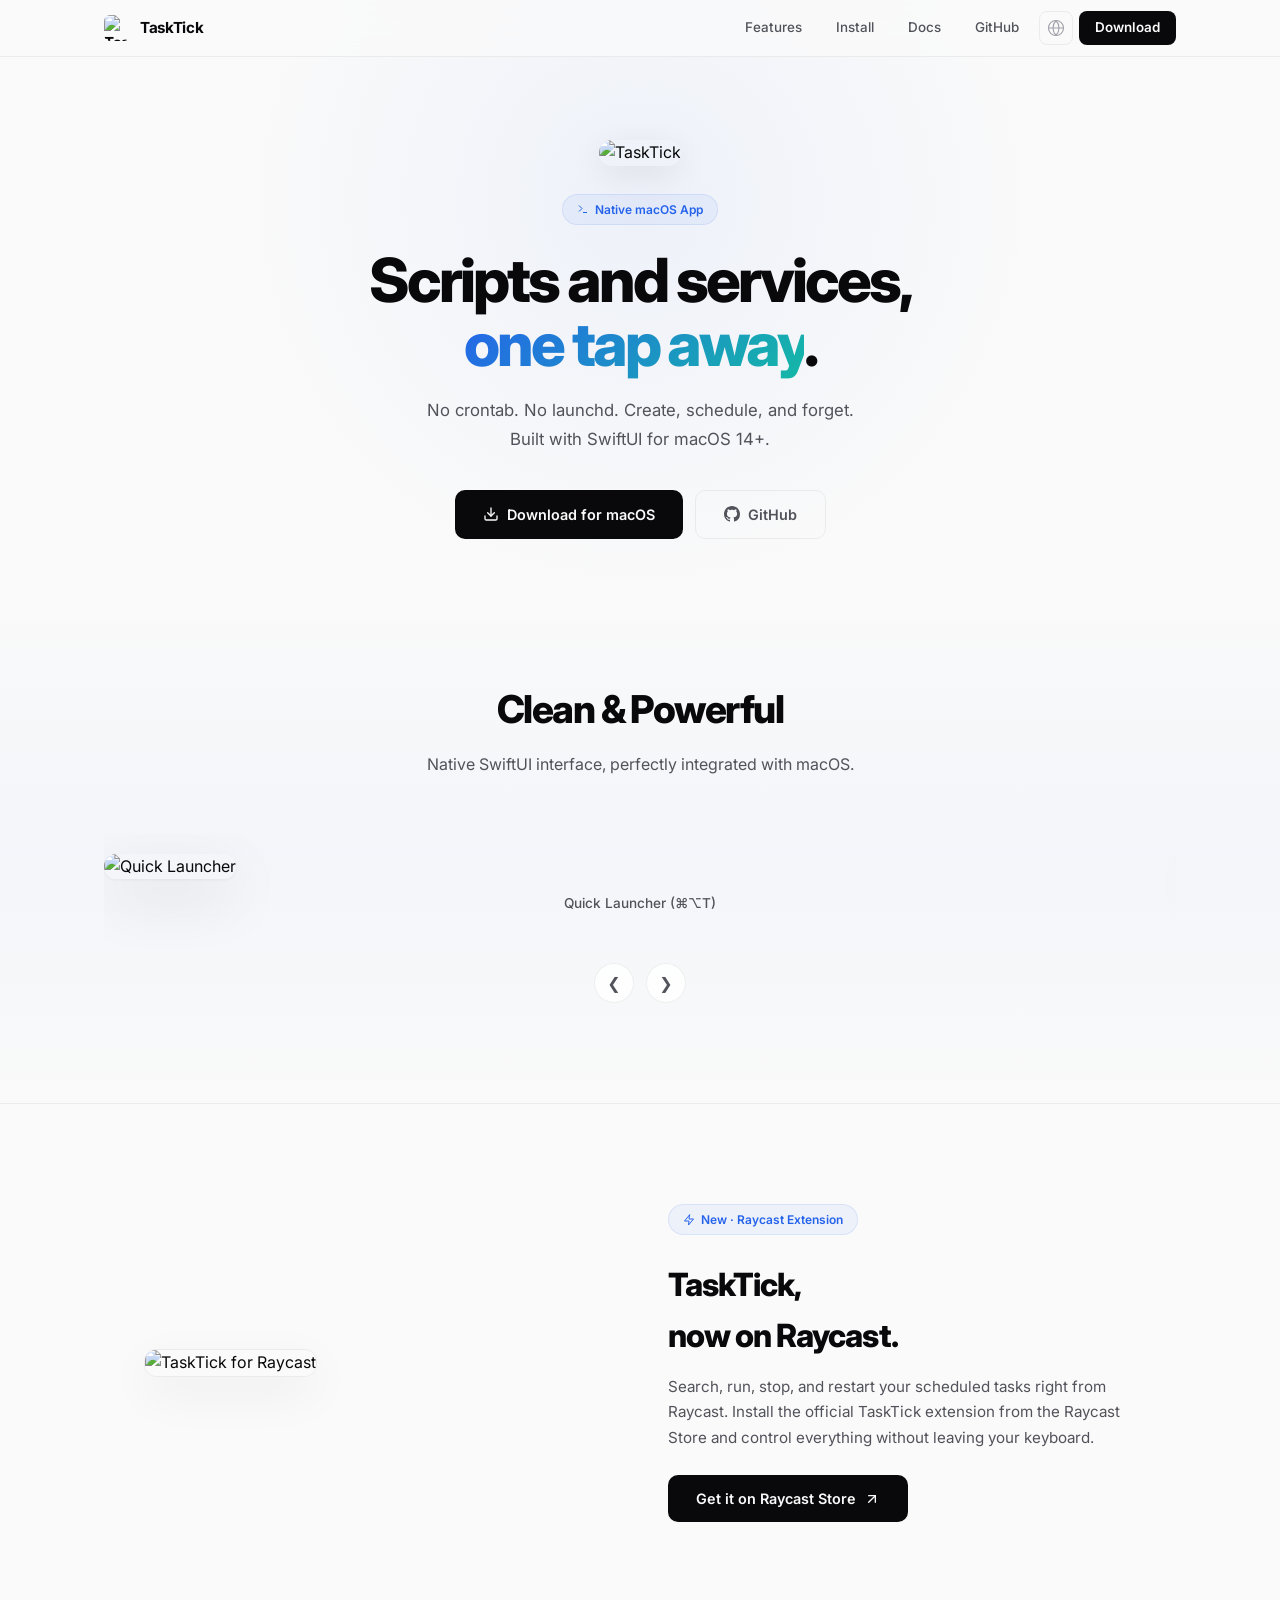
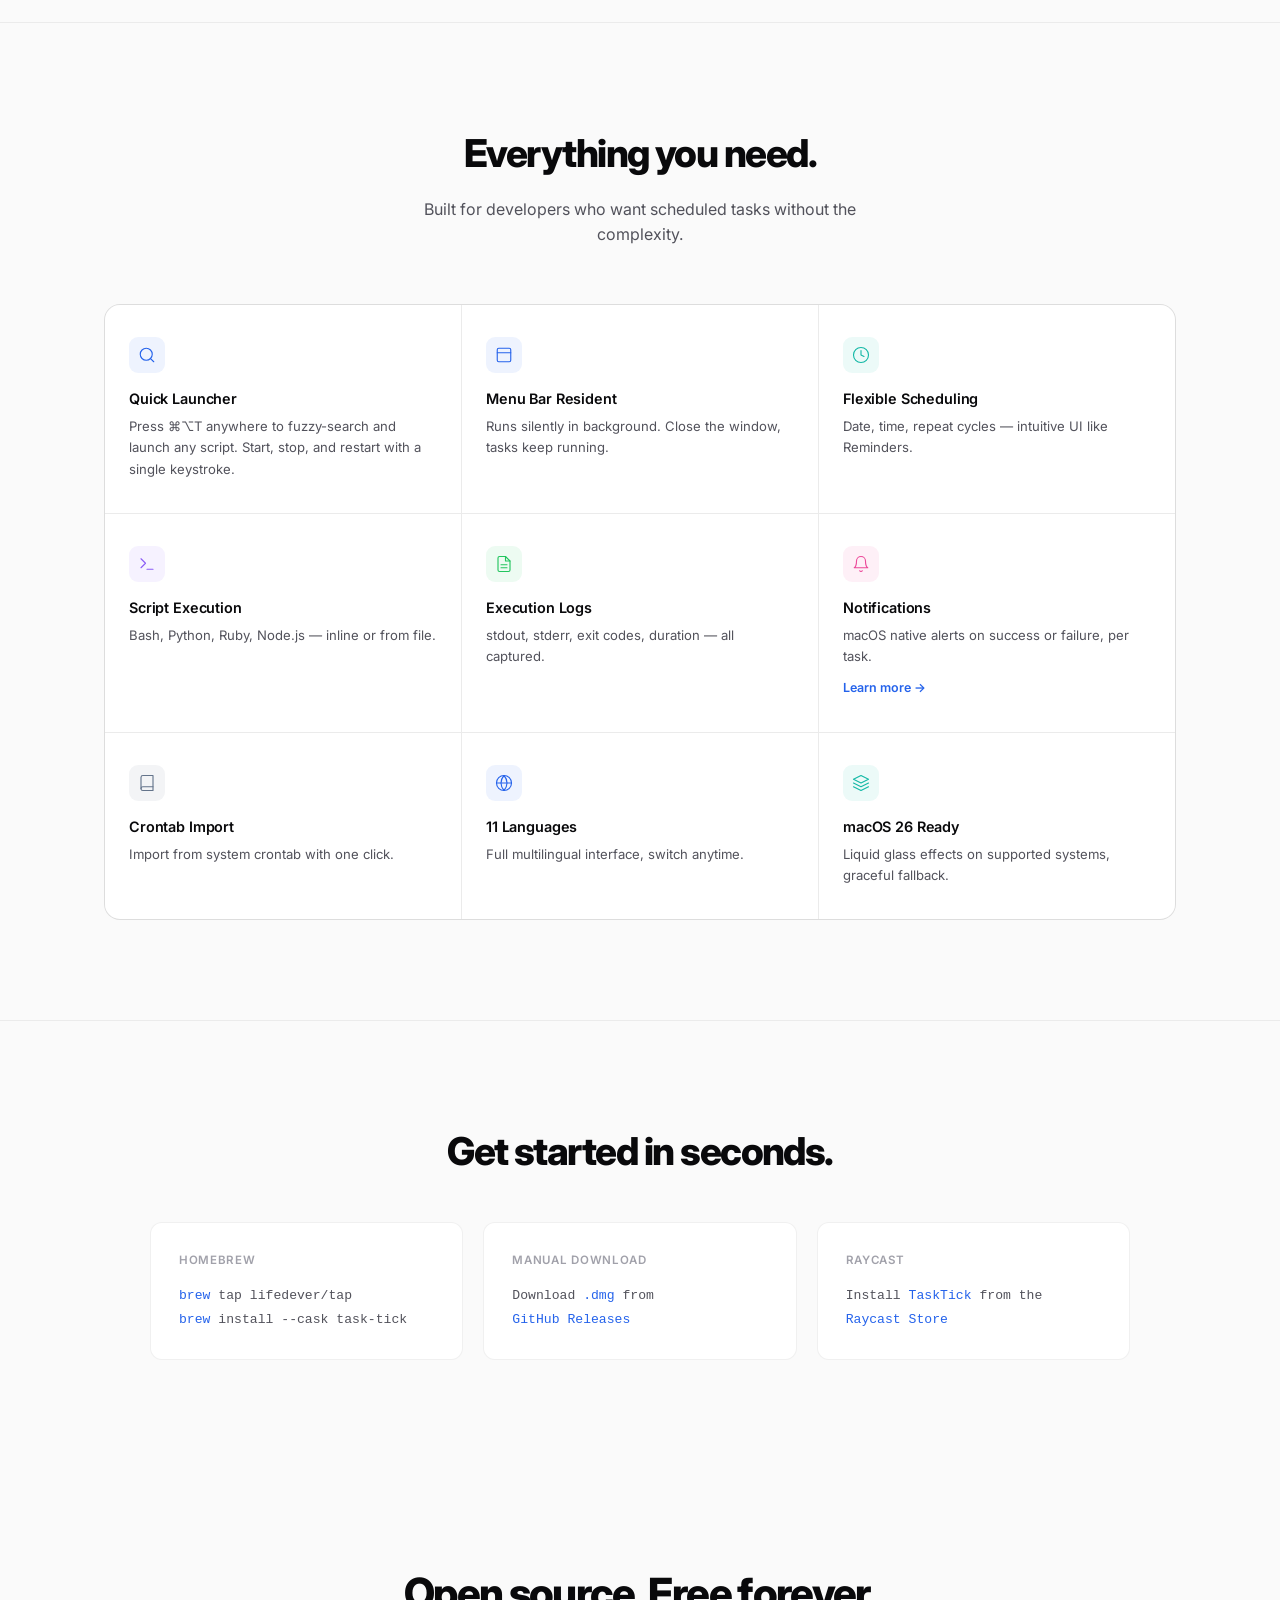
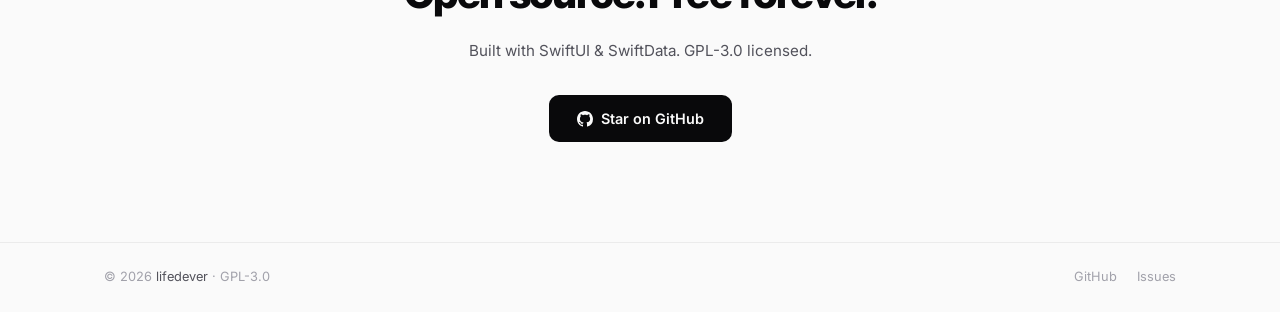
==== commit 6cdb024d: "移除赞助相关内容和链接，简化代码和文档" ====
--- a/docs/index.html
+++ b/docs/index.html
@@ -48,8 +48,6 @@
 .lang-menu button:hover{background:var(--surface);color:var(--text)}
 .lang-menu button.active{background:var(--accent);color:#fff}
 .lang-menu button.active:hover{opacity:.9}
-.nav-sponsor{color:#f472b6!important;font-weight:600!important}
-.nav-sponsor:hover{opacity:.8!important}
 .nav-cta{background:var(--text)!important;color:var(--bg)!important;font-weight:600!important;border-radius:8px!important;padding:6px 16px!important}
 .nav-cta:hover{opacity:.85!important}
 
@@ -130,8 +128,6 @@
 .cta h2{font-size:clamp(1.8rem,4vw,2.6rem);font-weight:800;letter-spacing:-.04em;margin-bottom:12px}
 .cta .sub{color:var(--text2);margin-bottom:32px;font-size:.95rem}
 .cta-actions{display:flex;gap:12px;justify-content:center;flex-wrap:wrap}
-.btn-sponsor{color:var(--pink)!important;border-color:rgba(236,72,153,.15)!important}
-.btn-sponsor:hover{border-color:rgba(236,72,153,.3)!important;background:rgba(236,72,153,.04)!important}
 
 /* ── Footer ── */
 footer{border-top:1px solid var(--border);padding:24px 0}
@@ -200,7 +196,6 @@
       <a href="#install" data-i18n="nav_install">Install</a>
       <a href="guide/" data-i18n="nav_docs">Docs</a>
       <a href="https://github.com/lifedever/TaskTick">GitHub</a>
-      <a href="https://www.lifedever.com/sponsor/" class="nav-sponsor">💖 <span data-i18n="nav_sponsor">Sponsor</span></a>
       <div class="lang-wrap">
         <button class="lang-btn" onclick="toggleLangMenu()" aria-label="Language">
           <svg viewBox="0 0 24 24" fill="none" stroke="currentColor" stroke-width="1.5" stroke-linecap="round" stroke-linejoin="round"><circle cx="12" cy="12" r="10"/><line x1="2" y1="12" x2="22" y2="12"/><path d="M12 2a15.3 15.3 0 014 10 15.3 15.3 0 01-4 10 15.3 15.3 0 01-4-10 15.3 15.3 0 014-10z"/></svg>
@@ -384,10 +379,6 @@
           <svg viewBox="0 0 24 24" fill="currentColor" width="16" height="16"><path d="M12 0C5.37 0 0 5.37 0 12c0 5.31 3.435 9.795 8.205 11.385.6.105.825-.255.825-.57 0-.285-.015-1.23-.015-2.235-3.015.555-3.795-.735-4.035-1.41-.135-.345-.72-1.41-1.23-1.695-.42-.225-1.02-.78-.015-.795.945-.015 1.62.87 1.845 1.23 1.08 1.815 2.805 1.305 3.495.99.105-.78.42-1.305.765-1.605-2.67-.3-5.46-1.335-5.46-5.925 0-1.305.465-2.385 1.23-3.225-.12-.3-.54-1.53.12-3.18 0 0 1.005-.315 3.3 1.23.96-.27 1.98-.405 3-.405s2.04.135 3 .405c2.295-1.56 3.3-1.23 3.3-1.23.66 1.65.24 2.88.12 3.18.765.84 1.23 1.905 1.23 3.225 0 4.605-2.805 5.625-5.475 5.925.435.375.81 1.095.81 2.22 0 1.605-.015 2.895-.015 3.3 0 .315.225.69.825.57A12.02 12.02 0 0024 12c0-6.63-5.37-12-12-12z"/></svg>
           Star on GitHub
         </a>
-        <a href="https://www.lifedever.com/sponsor/" class="btn btn-ghost btn-sponsor">
-          <svg viewBox="0 0 24 24" fill="currentColor" width="16" height="16"><path d="M12 21.35l-1.45-1.32C5.4 15.36 2 12.28 2 8.5 2 5.42 4.42 3 7.5 3c1.74 0 3.41.81 4.5 2.09C13.09 3.81 14.76 3 16.5 3 19.58 3 22 5.42 22 8.5c0 3.78-3.4 6.86-8.55 11.54L12 21.35z"/></svg>
-          <span data-i18n="nav_sponsor">Sponsor</span>
-        </a>
       </div>
     </div>
   </div>
@@ -409,7 +400,6 @@
     nav_features: '功能',
     nav_install: '安装',
     nav_docs: '文档',
-    nav_sponsor: '捐赠',
     nav_download: '下载',
     hero_badge: 'macOS 原生应用',
     hero_title: '脚本与服务，<br><span class="gradient">一键掌控</span>。',
@@ -454,7 +444,6 @@
   'zh-Hant': {
     nav_features: '功能',
     nav_install: '安裝',
-    nav_sponsor: '贊助',
     nav_download: '下載',
     hero_badge: 'macOS 原生應用',
     hero_title: '腳本與服務，<br><span class="gradient">一鍵掌控</span>。',
@@ -499,7 +488,6 @@
     nav_features: 'Features',
     nav_install: 'Install',
     nav_docs: 'Docs',
-    nav_sponsor: 'Sponsor',
     nav_download: 'Download',
     hero_badge: 'Native macOS App',
     hero_title: 'Scripts and services,<br><span class="gradient">one tap away</span>.',
@@ -544,7 +532,6 @@
   ja: {
     nav_features: '機能',
     nav_install: 'インストール',
-    nav_sponsor: 'スポンサー',
     nav_download: 'ダウンロード',
     hero_badge: 'macOS ネイティブアプリ',
     hero_title: 'スクリプトもサービスも、<br><span class="gradient">ワンタップで</span>。',
@@ -588,7 +575,6 @@
   ko: {
     nav_features: '기능',
     nav_install: '설치',
-    nav_sponsor: '후원',
     nav_download: '다운로드',
     hero_badge: 'macOS 네이티브 앱',
     hero_title: '스크립트와 서비스를,<br><span class="gradient">한 번에 제어</span>.',
@@ -632,7 +618,6 @@
   fr: {
     nav_features: 'Fonctions',
     nav_install: 'Installer',
-    nav_sponsor: 'Sponsoriser',
     nav_download: 'Télécharger',
     hero_badge: 'App macOS native',
     hero_title: 'Scripts et services,<br>à <span class="gradient">portée de clic</span>.',
@@ -676,7 +661,6 @@
   de: {
     nav_features: 'Funktionen',
     nav_install: 'Installieren',
-    nav_sponsor: 'Sponsern',
     nav_download: 'Download',
     hero_badge: 'Native macOS-App',
     hero_title: 'Skripte und Dienste,<br><span class="gradient">auf Knopfdruck</span>.',
@@ -720,7 +704,6 @@
   it: {
     nav_features: 'Funzioni',
     nav_install: 'Installa',
-    nav_sponsor: 'Sponsorizza',
     nav_download: 'Scarica',
     hero_badge: 'App macOS nativa',
     hero_title: 'Script e servizi,<br><span class="gradient">a portata di clic</span>.',
@@ -764,7 +747,6 @@
   es: {
     nav_features: 'Funciones',
     nav_install: 'Instalar',
-    nav_sponsor: 'Patrocinar',
     nav_download: 'Descargar',
     hero_badge: 'App nativa de macOS',
     hero_title: 'Scripts y servicios,<br><span class="gradient">a un toque</span>.',
@@ -808,7 +790,6 @@
   ru: {
     nav_features: 'Функции',
     nav_install: 'Установка',
-    nav_sponsor: 'Спонсор',
     nav_download: 'Скачать',
     hero_badge: 'Нативное приложение macOS',
     hero_title: 'Скрипты и сервисы,<br><span class="gradient">в одно касание</span>.',
@@ -852,7 +833,6 @@
   id: {
     nav_features: 'Fitur',
     nav_install: 'Instal',
-    nav_sponsor: 'Sponsor',
     nav_download: 'Unduh',
     hero_badge: 'Aplikasi macOS Native',
     hero_title: 'Skrip dan layanan,<br><span class="gradient">cukup satu klik</span>.',
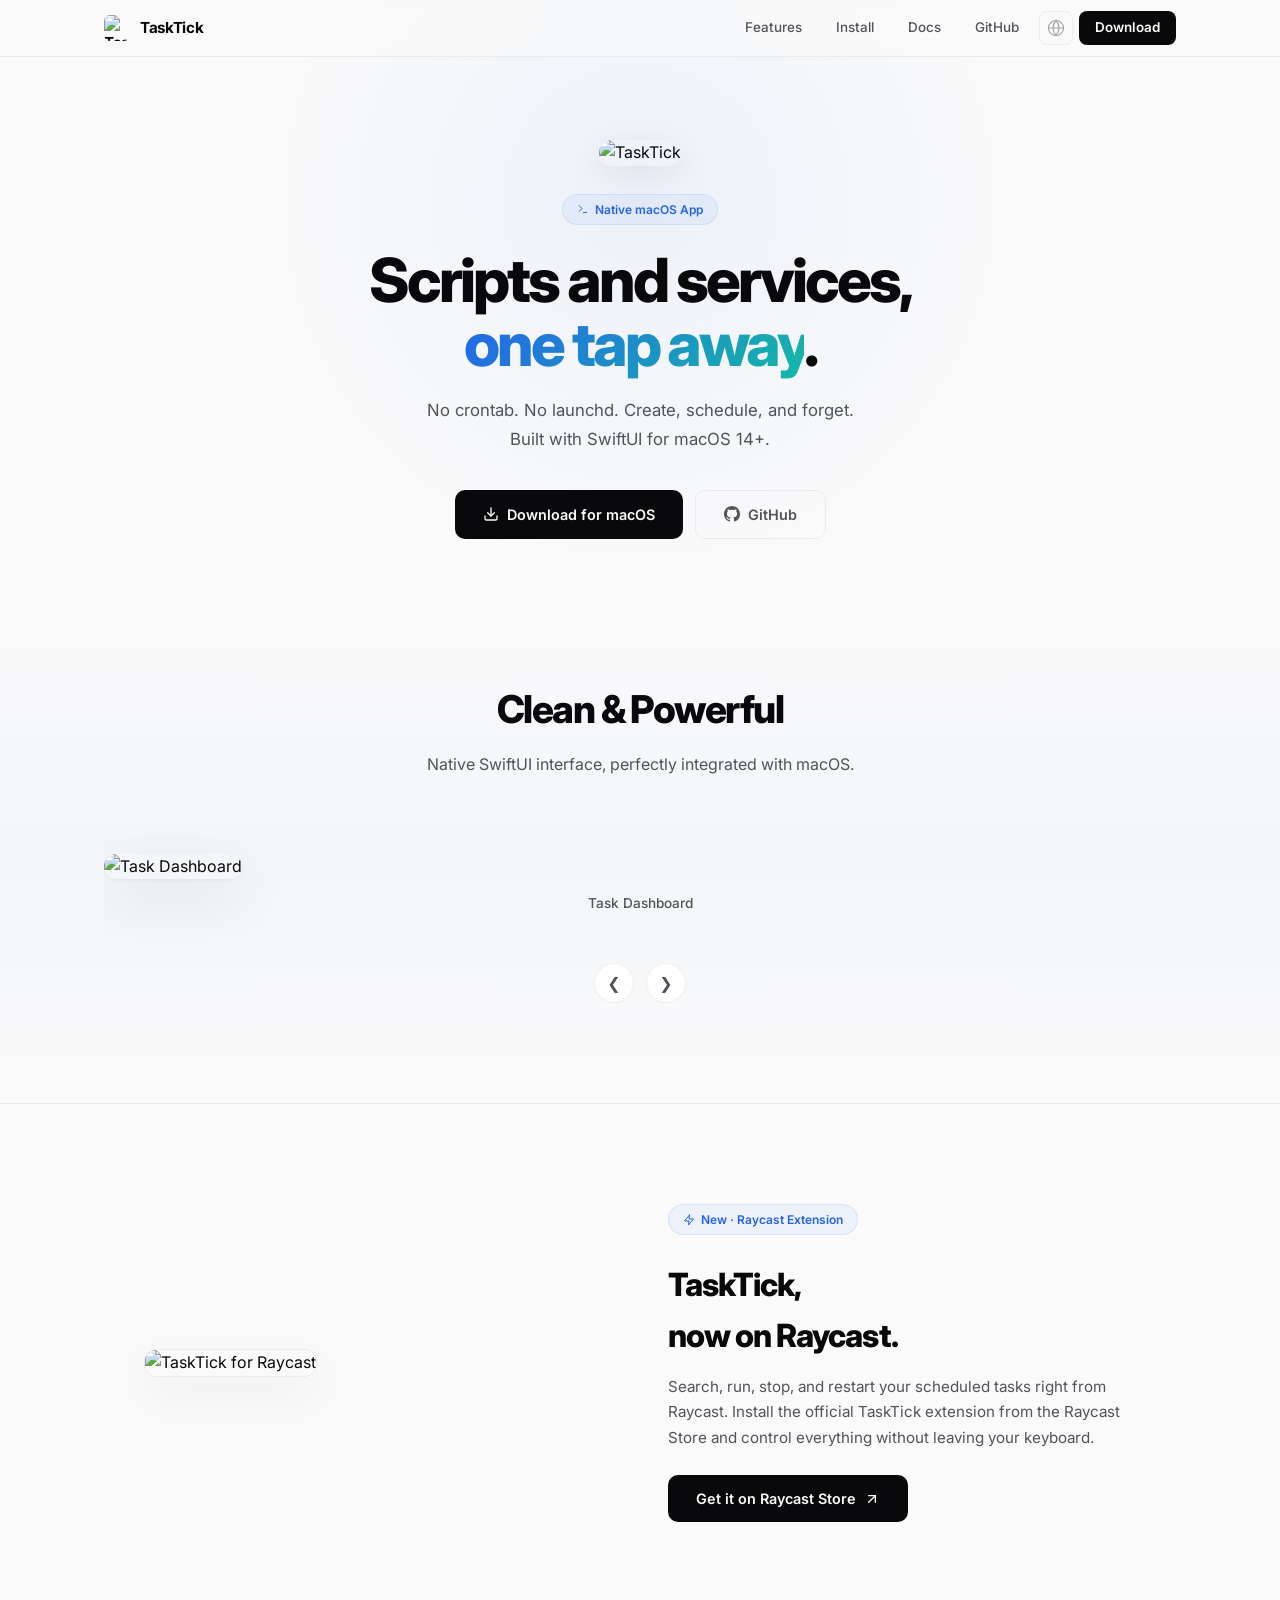
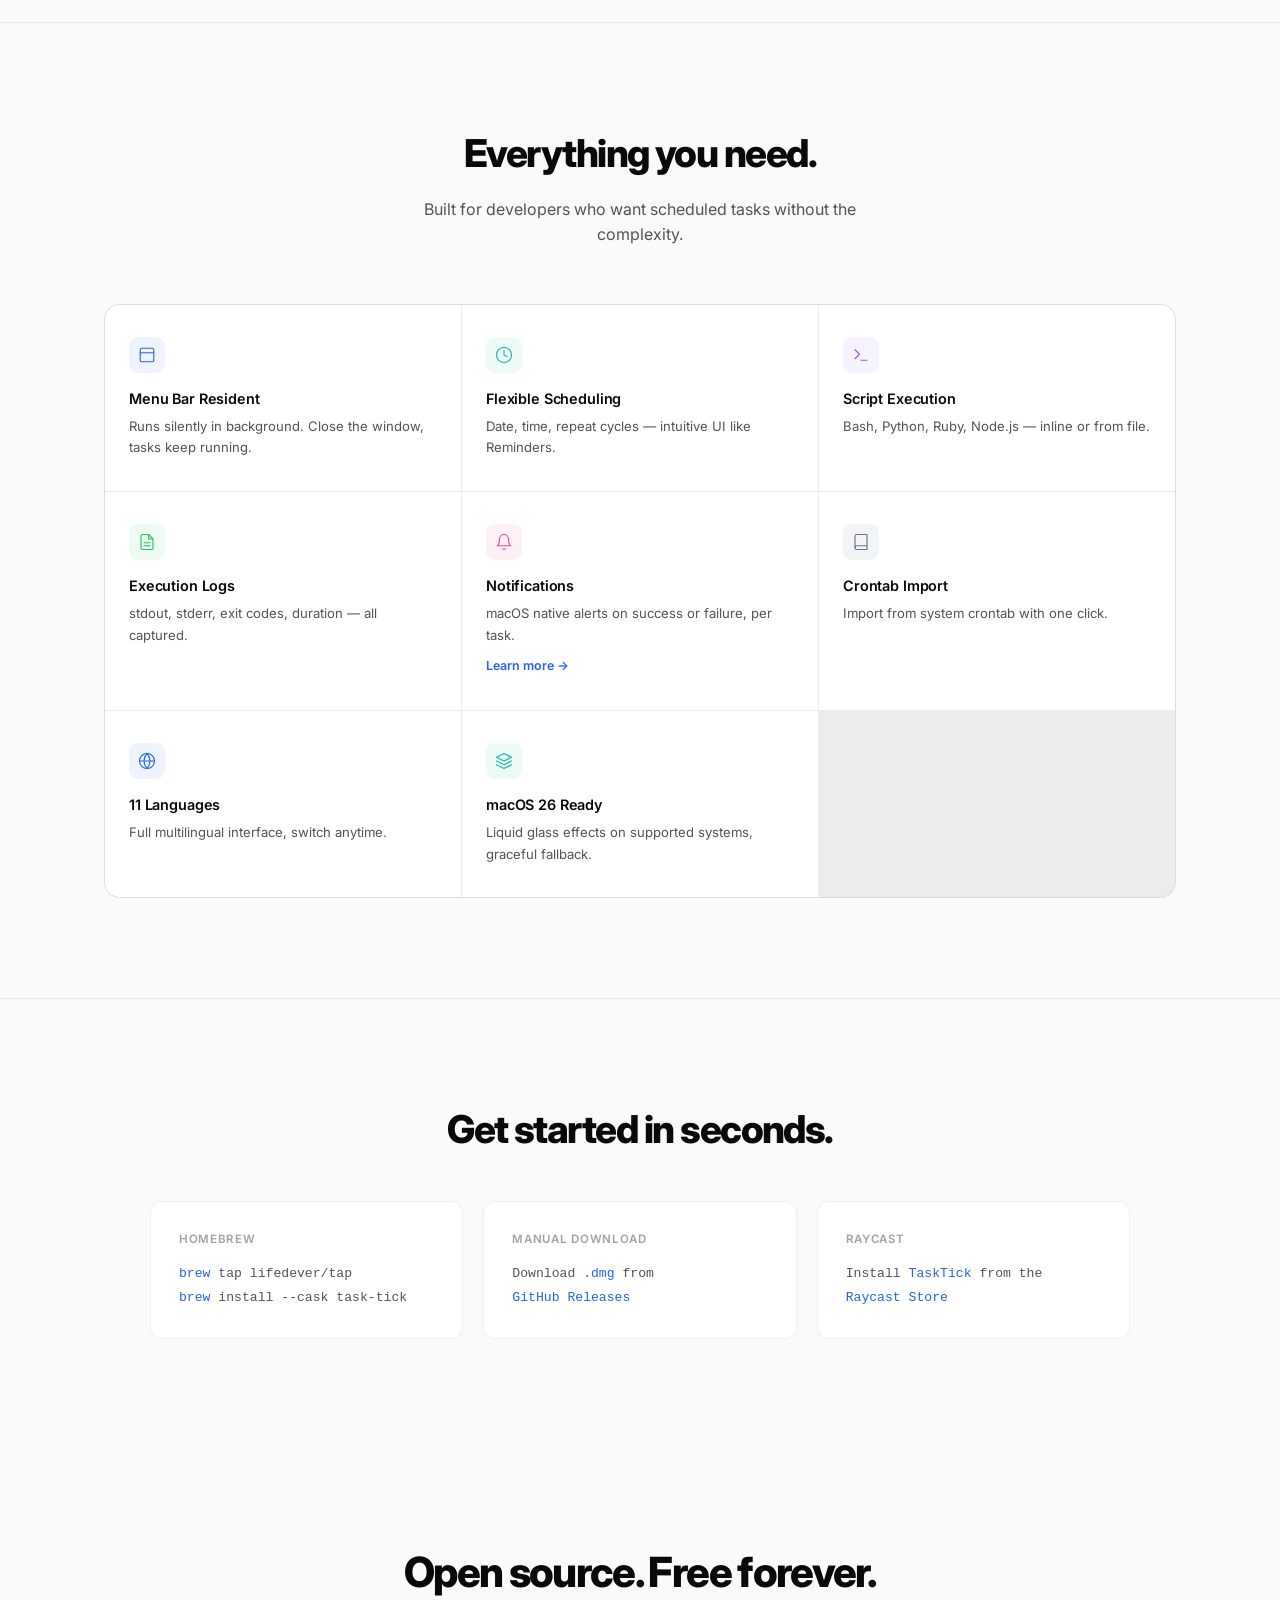
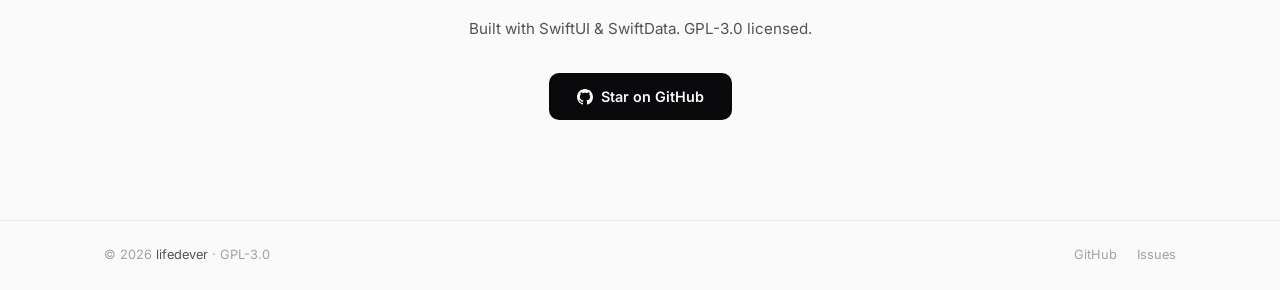
==== commit fc4029af: "Remove Quick Launcher functionality and associated settings from the application. This includes the " ====
--- a/docs/index.html
+++ b/docs/index.html
@@ -252,10 +252,6 @@
     <div class="screenshots-track">
       <div class="screenshots-scroll" id="screenshotsScroll">
         <div class="screenshot-item">
-          <img src="https://cdn.jsdelivr.net/gh/lifedever/images@master/it/2026/05/tasktick-quick-launcher.png" alt="Quick Launcher">
-          <div class="screenshot-label" data-i18n="screenshot_quick_launcher">Quick Launcher (⌘⌥T)</div>
-        </div>
-        <div class="screenshot-item">
           <img src="https://cdn.jsdelivr.net/gh/lifedever/images@master/uPic/2026/03/CS2026-03-16-12.47.53@2x.png" alt="Task Dashboard">
           <div class="screenshot-label" data-i18n="screenshot_dashboard">Task Dashboard</div>
         </div>
@@ -297,11 +293,6 @@
       <p data-i18n="features_sub">Built for developers who want scheduled tasks without the complexity.</p>
     </div>
     <div class="features-grid reveal">
-      <div class="feature-card">
-        <div class="feature-icon fi-blue"><svg viewBox="0 0 24 24" fill="none" stroke="currentColor" stroke-width="1.5" stroke-linecap="round" stroke-linejoin="round"><circle cx="11" cy="11" r="8"/><path d="m21 21-4.3-4.3"/></svg></div>
-        <h3 data-i18n="feat_launcher_title">Quick Launcher</h3>
-        <p data-i18n="feat_launcher_desc">Press ⌘⌥T anywhere to fuzzy-search and launch any script. Start, stop, and restart with a single keystroke.</p>
-      </div>
       <div class="feature-card">
         <div class="feature-icon fi-blue"><svg viewBox="0 0 24 24" fill="none" stroke="currentColor" stroke-width="1.5" stroke-linecap="round" stroke-linejoin="round"><rect x="3" y="3" width="18" height="18" rx="2"/><line x1="3" y1="9" x2="21" y2="9"/></svg></div>
         <h3 data-i18n="feat_menubar_title">Menu Bar Resident</h3>
@@ -407,9 +398,6 @@
     hero_download: '下载 macOS 版',
     screenshots_title: '简洁优雅，功能强大',
     screenshots_sub: '原生 SwiftUI 打造，完美融入 macOS 生态。',
-    screenshot_quick_launcher: '快速访问（⌘⌥T）',
-    feat_launcher_title: '快速访问',
-    feat_launcher_desc: '在任何地方按下 ⌘⌥T，模糊搜索并立即执行脚本。一个快捷键搞定开始、停止、重启。',
     screenshot_dashboard: '任务面板',
     features_title: '你需要的，都在这里。',
     features_sub: '为不想折腾系统守护进程的开发者而生。',
@@ -451,9 +439,6 @@
     hero_download: '下載 macOS 版',
     screenshots_title: '簡潔優雅，功能強大',
     screenshots_sub: '原生 SwiftUI 打造，完美融入 macOS 生態。',
-    screenshot_quick_launcher: '快速存取（⌘⌥T）',
-    feat_launcher_title: '快速存取',
-    feat_launcher_desc: '在任何地方按下 ⌘⌥T，模糊搜尋並立即執行腳本。一個快捷鍵搞定開始、停止、重啟。',
     screenshot_dashboard: '任務面板',
     features_title: '你需要的，都在這裡。',
     features_sub: '為不想折騰系統守護程序的開發者而生。',
@@ -495,9 +480,6 @@
     hero_download: 'Download for macOS',
     screenshots_title: 'Clean & Powerful',
     screenshots_sub: 'Native SwiftUI interface, perfectly integrated with macOS.',
-    screenshot_quick_launcher: 'Quick Launcher (⌘⌥T)',
-    feat_launcher_title: 'Quick Launcher',
-    feat_launcher_desc: 'Press ⌘⌥T anywhere to fuzzy-search and launch any script. Start, stop, and restart with a single keystroke.',
     screenshot_dashboard: 'Task Dashboard',
     features_title: 'Everything you need.',
     features_sub: 'Built for developers who want scheduled tasks without the complexity.',
@@ -539,9 +521,6 @@
     hero_download: 'macOS版をダウンロード',
     screenshots_title: 'シンプルで強力',
     screenshots_sub: 'ネイティブSwiftUIインターフェース、macOSに完全統合。',
-    screenshot_quick_launcher: 'クイックランチャー（⌘⌥T）',
-    feat_launcher_title: 'クイックランチャー',
-    feat_launcher_desc: 'どこからでも⌘⌥Tを押してファジー検索し、スクリプトを起動。1つのショートカットで開始・停止・再起動。',
     screenshot_dashboard: 'タスクダッシュボード',
     features_title: '必要なものがすべて揃う。',
     features_sub: '複雑さなしでタスクをスケジュールしたい開発者のために。',
@@ -582,9 +561,6 @@
     hero_download: 'macOS용 다운로드',
     screenshots_title: '깔끔하고 강력한',
     screenshots_sub: '네이티브 SwiftUI 인터페이스, macOS와 완벽 통합.',
-    screenshot_quick_launcher: '빠른 실행기 (⌘⌥T)',
-    feat_launcher_title: '빠른 실행기',
-    feat_launcher_desc: '어디서든 ⌘⌥T를 눌러 퍼지 검색으로 스크립트를 실행. 한 번의 키 입력으로 시작, 중지, 재시작.',
     screenshot_dashboard: '작업 대시보드',
     features_title: '필요한 모든 것.',
     features_sub: '복잡함 없이 예약 작업을 원하는 개발자를 위해.',
@@ -625,9 +601,6 @@
     hero_download: 'Télécharger pour macOS',
     screenshots_title: 'Épuré et puissant',
     screenshots_sub: 'Interface SwiftUI native, parfaitement intégrée à macOS.',
-    screenshot_quick_launcher: 'Lanceur rapide (⌘⌥T)',
-    feat_launcher_title: 'Lanceur rapide',
-    feat_launcher_desc: 'Appuyez sur ⌘⌥T partout pour rechercher et lancer n\'importe quel script. Démarrer, arrêter et redémarrer en une frappe.',
     screenshot_dashboard: 'Tableau de bord',
     features_title: 'Tout ce qu\'il vous faut.',
     features_sub: 'Conçu pour les développeurs qui veulent des tâches planifiées sans complexité.',
@@ -668,9 +641,6 @@
     hero_download: 'Für macOS herunterladen',
     screenshots_title: 'Klar und leistungsstark',
     screenshots_sub: 'Native SwiftUI-Oberfläche, perfekt in macOS integriert.',
-    screenshot_quick_launcher: 'Schnellstarter (⌘⌥T)',
-    feat_launcher_title: 'Schnellstarter',
-    feat_launcher_desc: 'Drücken Sie überall ⌘⌥T für Fuzzy-Suche und Skript-Start. Starten, Stoppen und Neustarten mit einer Taste.',
     screenshot_dashboard: 'Aufgaben-Dashboard',
     features_title: 'Alles, was Sie brauchen.',
     features_sub: 'Für Entwickler, die geplante Aufgaben ohne Komplexität möchten.',
@@ -711,9 +681,6 @@
     hero_download: 'Scarica per macOS',
     screenshots_title: 'Pulito e potente',
     screenshots_sub: 'Interfaccia SwiftUI nativa, perfettamente integrata con macOS.',
-    screenshot_quick_launcher: 'Avvio rapido (⌘⌥T)',
-    feat_launcher_title: 'Avvio rapido',
-    feat_launcher_desc: 'Premi ⌘⌥T ovunque per cercare e avviare qualsiasi script. Avvia, ferma e riavvia con una sola pressione.',
     screenshot_dashboard: 'Dashboard attività',
     features_title: 'Tutto ciò che serve.',
     features_sub: 'Per sviluppatori che vogliono task pianificati senza complessità.',
@@ -754,9 +721,6 @@
     hero_download: 'Descargar para macOS',
     screenshots_title: 'Limpio y potente',
     screenshots_sub: 'Interfaz SwiftUI nativa, perfectamente integrada con macOS.',
-    screenshot_quick_launcher: 'Lanzador rápido (⌘⌥T)',
-    feat_launcher_title: 'Lanzador rápido',
-    feat_launcher_desc: 'Presiona ⌘⌥T en cualquier lugar para búsqueda difusa y lanzar scripts. Inicia, detén y reinicia con una pulsación.',
     screenshot_dashboard: 'Panel de tareas',
     features_title: 'Todo lo que necesitas.',
     features_sub: 'Para desarrolladores que quieren tareas programadas sin complejidad.',
@@ -797,9 +761,6 @@
     hero_download: 'Скачать для macOS',
     screenshots_title: 'Чисто и мощно',
     screenshots_sub: 'Нативный интерфейс SwiftUI, идеально интегрированный с macOS.',
-    screenshot_quick_launcher: 'Быстрый запуск (⌘⌥T)',
-    feat_launcher_title: 'Быстрый запуск',
-    feat_launcher_desc: 'Нажмите ⌘⌥T где угодно для нечёткого поиска и запуска скриптов. Старт, стоп и перезапуск одним нажатием.',
     screenshot_dashboard: 'Панель задач',
     features_title: 'Всё, что вам нужно.',
     features_sub: 'Для разработчиков, которым нужны запланированные задачи без сложностей.',
@@ -840,9 +801,6 @@
     hero_download: 'Unduh untuk macOS',
     screenshots_title: 'Bersih & Powerful',
     screenshots_sub: 'Antarmuka SwiftUI native, terintegrasi sempurna dengan macOS.',
-    screenshot_quick_launcher: 'Peluncur Cepat (⌘⌥T)',
-    feat_launcher_title: 'Peluncur Cepat',
-    feat_launcher_desc: 'Tekan ⌘⌥T di mana saja untuk pencarian fuzzy dan menjalankan skrip. Mulai, hentikan, dan mulai ulang dengan satu tombol.',
     screenshot_dashboard: 'Dashboard Tugas',
     features_title: 'Semua yang Anda butuhkan.',
     features_sub: 'Dibuat untuk developer yang menginginkan tugas terjadwal tanpa kerumitan.',
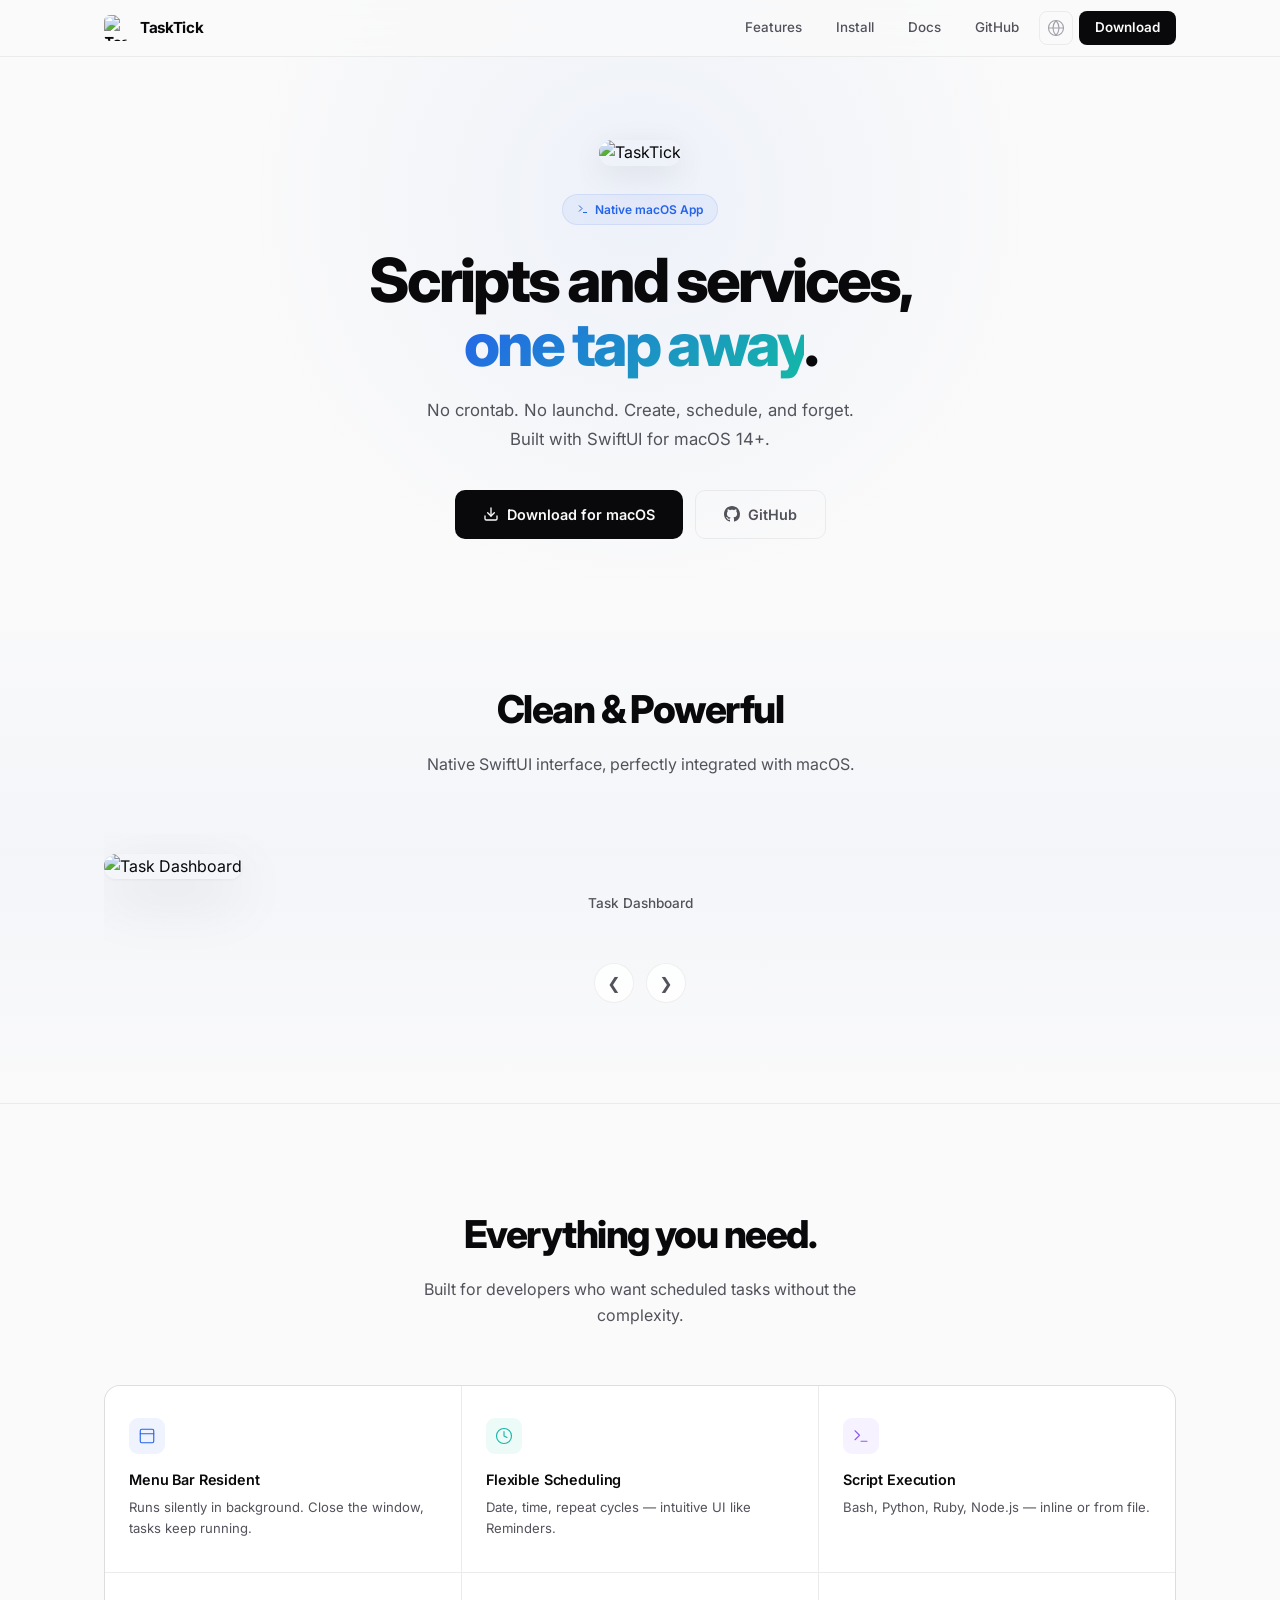
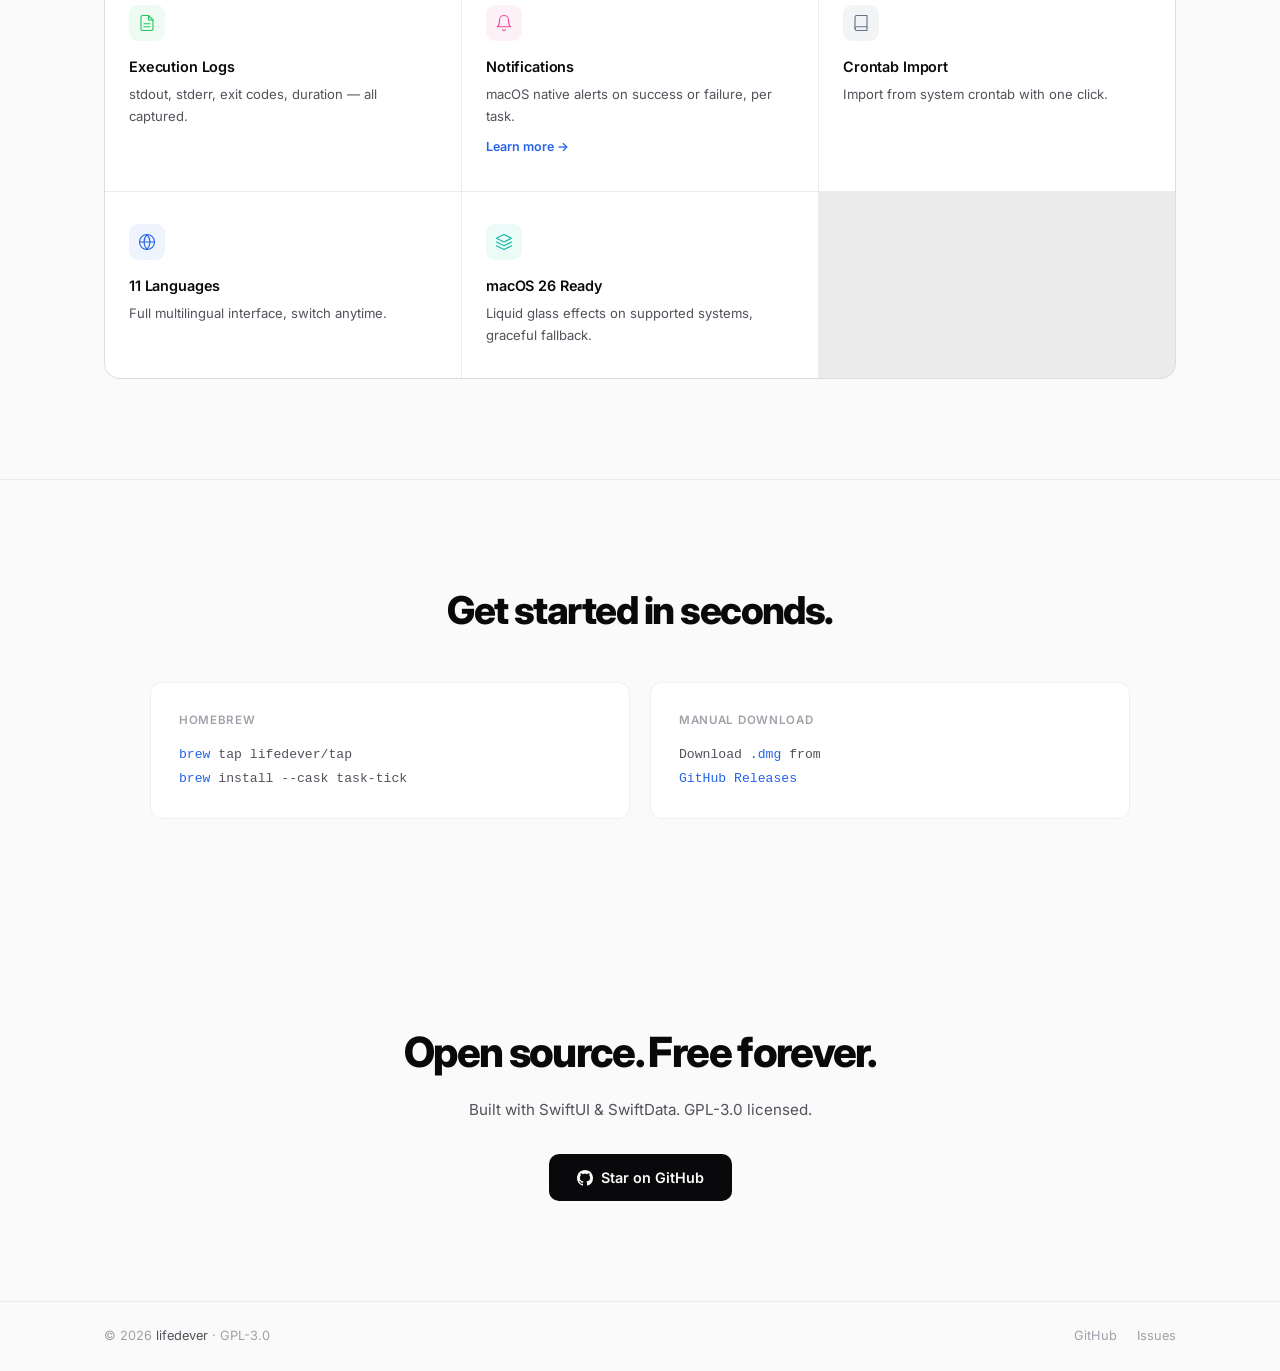
==== commit c8cfe72b: "Remove obsolete application code" ====
--- a/docs/index.html
+++ b/docs/index.html
@@ -84,12 +84,6 @@
 .screenshots-nav button{width:40px;height:40px;border-radius:50%;border:1.5px solid var(--border);background:rgba(255,255,255,.8);cursor:pointer;display:flex;align-items:center;justify-content:center;transition:all .2s;color:var(--text2);font-size:1rem;font-family:var(--font)}
 .screenshots-nav button:hover{border-color:var(--accent);color:var(--accent);background:var(--bg2)}
 
-/* ── Highlight ── */
-.highlight{padding:100px 0;border-top:1px solid var(--border)}
-.highlight-inner{max-width:1040px;margin:0 auto;padding:0 24px;display:grid;grid-template-columns:1fr 1fr;gap:56px;align-items:center}
-.highlight-text h3{font-size:clamp(1.5rem,3vw,2rem);font-weight:800;letter-spacing:-.03em;margin-bottom:12px}
-.highlight-text p{color:var(--text2);font-size:.95rem;line-height:1.7;margin-bottom:24px}
-.highlight-img img{width:100%;border-radius:12px;border:1px solid var(--border);box-shadow:0 16px 48px rgba(0,0,0,.06)}
 
 /* ── Features ── */
 .features{padding:100px 0;border-top:1px solid var(--border)}
@@ -152,7 +146,6 @@
   .hero{padding:120px 20px 50px}
   .hero h1{font-size:2.2rem}
   .features-grid{grid-template-columns:1fr}
-  .highlight-inner{grid-template-columns:1fr}
   .screenshot-item{width:100%}
   .install-methods{flex-direction:column}
   .install-card{min-width:0}
@@ -174,7 +167,6 @@
   .screenshots-section{background:linear-gradient(180deg,var(--bg) 0%,rgba(96,165,250,.03) 50%,var(--bg) 100%)}
   .screenshot-item img{box-shadow:0 20px 60px rgba(0,0,0,.4)}
   .screenshots-nav button{background:rgba(24,24,27,.8);border-color:var(--border)}
-  .highlight-img img{box-shadow:0 16px 48px rgba(0,0,0,.3)}
   .feature-card{background:var(--bg2)}
   .feature-card:hover{background:rgba(255,255,255,.03)}
   .install-card{background:var(--bg2)}
@@ -264,27 +256,6 @@
   </div>
 </section>
 
-<!-- Raycast Highlight -->
-<section class="highlight">
-  <div class="highlight-inner reveal">
-    <div class="highlight-img">
-      <img src="https://cdn.jsdelivr.net/gh/lifedever/images@master/uploads/2026/06/20260611-102233.png" alt="TaskTick for Raycast">
-    </div>
-    <div class="highlight-text">
-      <div class="hero-badge">
-        <svg viewBox="0 0 24 24" fill="none" stroke="currentColor" stroke-width="2" stroke-linecap="round" stroke-linejoin="round"><polygon points="13 2 3 14 12 14 11 22 21 10 12 10 13 2"/></svg>
-        <span data-i18n="raycast_badge">New · Raycast Extension</span>
-      </div>
-      <h3 data-i18n="raycast_title" data-i18n-html>TaskTick,<br>now on Raycast.</h3>
-      <p data-i18n="raycast_desc">Search, run, stop, and restart your scheduled tasks right from Raycast. Install the official TaskTick extension from the Raycast Store and control everything without leaving your keyboard.</p>
-      <a href="https://www.raycast.com/lifedever/tasktick" class="btn btn-primary">
-        <span data-i18n="raycast_btn">Get it on Raycast Store</span>
-        <svg viewBox="0 0 24 24" fill="none" stroke="currentColor" stroke-width="2" stroke-linecap="round" stroke-linejoin="round"><line x1="7" y1="17" x2="17" y2="7"/><polyline points="7 7 17 7 17 17"/></svg>
-      </a>
-    </div>
-  </div>
-</section>
-
 <!-- Features -->
 <section id="features" class="features">
   <div class="container">
@@ -350,10 +321,6 @@
       <div class="install-card">
         <div class="label" data-i18n="install_manual">Manual Download</div>
         <code data-i18n="install_manual_desc" data-i18n-html>Download <span>.dmg</span> from<br><a href="https://github.com/lifedever/TaskTick/releases" style="color:var(--accent);text-decoration:none">GitHub Releases</a></code>
-      </div>
-      <div class="install-card">
-        <div class="label">Raycast</div>
-        <code data-i18n="install_raycast_desc" data-i18n-html>Install <span>TaskTick</span> from the<br><a href="https://www.raycast.com/lifedever/tasktick" style="color:var(--accent);text-decoration:none">Raycast Store</a></code>
       </div>
     </div>
   </div>
@@ -418,14 +385,9 @@
     feat_i18n_desc: '完整多语言界面，随时切换。',
     feat_macos26_title: 'macOS 26 就绪',
     feat_macos26_desc: '液态玻璃特效，旧系统优雅降级。',
-    raycast_badge: '新发布 · Raycast 扩展',
-    raycast_title: 'TaskTick，<br>现已登陆 Raycast。',
-    raycast_desc: '在 Raycast 中直接搜索、运行、停止和重启你的定时任务。从 Raycast Store 安装官方 TaskTick 扩展，双手不离键盘即可掌控一切。',
-    raycast_btn: '前往 Raycast Store 获取',
     install_title: '几秒钟即可开始。',
     install_manual: '手动下载',
     install_manual_desc: '从 <a href="https://github.com/lifedever/TaskTick/releases" style="color:var(--accent);text-decoration:none">GitHub Releases</a><br>下载 <span>.dmg</span> 安装包',
-    install_raycast_desc: '从 <a href="https://www.raycast.com/lifedever/tasktick" style="color:var(--accent);text-decoration:none">Raycast Store</a><br>安装 <span>TaskTick</span> 扩展',
     cta_title: '开源免费，永久使用。',
     cta_sub: '基于 SwiftUI & SwiftData 构建。GPL-3.0 开源协议。',
   },
@@ -458,14 +420,9 @@
     feat_i18n_desc: '完整多語言介面，隨時切換。',
     feat_macos26_title: 'macOS 26 就緒',
     feat_macos26_desc: '液態玻璃特效，舊系統優雅降級。',
-    raycast_badge: '新發佈 · Raycast 擴充功能',
-    raycast_title: 'TaskTick，<br>現已登陸 Raycast。',
-    raycast_desc: '在 Raycast 中直接搜尋、執行、停止和重啟你的排程任務。從 Raycast Store 安裝官方 TaskTick 擴充功能，雙手不離鍵盤即可掌控一切。',
-    raycast_btn: '前往 Raycast Store 取得',
     install_title: '幾秒鐘即可開始。',
     install_manual: '手動下載',
     install_manual_desc: '從 <a href="https://github.com/lifedever/TaskTick/releases" style="color:var(--accent);text-decoration:none">GitHub Releases</a><br>下載 <span>.dmg</span> 安裝包',
-    install_raycast_desc: '從 <a href="https://www.raycast.com/lifedever/tasktick" style="color:var(--accent);text-decoration:none">Raycast Store</a><br>安裝 <span>TaskTick</span> 擴充功能',
     cta_title: '開源免費，永久使用。',
     cta_sub: '基於 SwiftUI & SwiftData 構建。GPL-3.0 開源協議。',
   },
@@ -500,14 +457,9 @@
     feat_i18n_desc: 'Full multilingual interface, switch anytime.',
     feat_macos26_title: 'macOS 26 Ready',
     feat_macos26_desc: 'Liquid glass effects on supported systems, graceful fallback.',
-    raycast_badge: 'New · Raycast Extension',
-    raycast_title: 'TaskTick,<br>now on Raycast.',
-    raycast_desc: 'Search, run, stop, and restart your scheduled tasks right from Raycast. Install the official TaskTick extension from the Raycast Store and control everything without leaving your keyboard.',
-    raycast_btn: 'Get it on Raycast Store',
     install_title: 'Get started in seconds.',
     install_manual: 'Manual Download',
     install_manual_desc: 'Download <span>.dmg</span> from<br><a href="https://github.com/lifedever/TaskTick/releases" style="color:var(--accent);text-decoration:none">GitHub Releases</a>',
-    install_raycast_desc: 'Install <span>TaskTick</span> from the<br><a href="https://www.raycast.com/lifedever/tasktick" style="color:var(--accent);text-decoration:none">Raycast Store</a>',
     cta_title: 'Open source. Free forever.',
     cta_sub: 'Built with SwiftUI & SwiftData. GPL-3.0 licensed.',
   },
@@ -540,14 +492,9 @@
     feat_i18n_desc: '完全な多言語インターフェース、いつでも切替可能。',
     feat_macos26_title: 'macOS 26対応',
     feat_macos26_desc: 'リキッドグラスエフェクト対応、旧システムは自動フォールバック。',
-    raycast_badge: '新登場 · Raycast拡張機能',
-    raycast_title: 'TaskTickが<br>Raycastに登場。',
-    raycast_desc: 'Raycastから直接、スケジュールタスクを検索・実行・停止・再起動。Raycast Storeから公式TaskTick拡張機能をインストールして、キーボードから手を離さずにすべてを操作。',
-    raycast_btn: 'Raycast Storeで入手',
     install_title: '数秒で始められる。',
     install_manual: '手動ダウンロード',
     install_manual_desc: '<a href="https://github.com/lifedever/TaskTick/releases" style="color:var(--accent);text-decoration:none">GitHub Releases</a>から<br><span>.dmg</span>をダウンロード',
-    install_raycast_desc: '<a href="https://www.raycast.com/lifedever/tasktick" style="color:var(--accent);text-decoration:none">Raycast Store</a>から<br><span>TaskTick</span>拡張機能をインストール',
     cta_title: 'オープンソース。永久無料。',
     cta_sub: 'SwiftUI & SwiftDataで構築。GPL-3.0ライセンス。',
   },
@@ -580,14 +527,9 @@
     feat_i18n_desc: '완전한 다국어 인터페이스, 언제든 전환.',
     feat_macos26_title: 'macOS 26 지원',
     feat_macos26_desc: '리퀴드 글래스 효과, 구형 시스템은 자동 폴백.',
-    raycast_badge: '신규 · Raycast 확장',
-    raycast_title: 'TaskTick,<br>이제 Raycast에서.',
-    raycast_desc: 'Raycast에서 바로 예약 작업을 검색, 실행, 중지, 재시작하세요. Raycast Store에서 공식 TaskTick 확장을 설치하고 키보드에서 손을 떼지 않고 모든 것을 제어하세요.',
-    raycast_btn: 'Raycast Store에서 받기',
     install_title: '몇 초면 시작할 수 있습니다.',
     install_manual: '수동 다운로드',
     install_manual_desc: '<a href="https://github.com/lifedever/TaskTick/releases" style="color:var(--accent);text-decoration:none">GitHub Releases</a>에서<br><span>.dmg</span> 다운로드',
-    install_raycast_desc: '<a href="https://www.raycast.com/lifedever/tasktick" style="color:var(--accent);text-decoration:none">Raycast Store</a>에서<br><span>TaskTick</span> 확장 설치',
     cta_title: '오픈 소스. 영원히 무료.',
     cta_sub: 'SwiftUI & SwiftData로 구축. GPL-3.0 라이선스.',
   },
@@ -620,14 +562,9 @@
     feat_i18n_desc: 'Interface multilingue complète, changez à tout moment.',
     feat_macos26_title: 'macOS 26 Ready',
     feat_macos26_desc: 'Effets Liquid Glass sur les systèmes compatibles, repli élégant.',
-    raycast_badge: 'Nouveau · Extension Raycast',
-    raycast_title: 'TaskTick,<br>désormais sur Raycast.',
-    raycast_desc: 'Recherchez, lancez, arrêtez et redémarrez vos tâches planifiées directement depuis Raycast. Installez l\'extension officielle TaskTick depuis le Raycast Store et contrôlez tout sans quitter votre clavier.',
-    raycast_btn: 'Obtenir sur le Raycast Store',
     install_title: 'Démarrez en quelques secondes.',
     install_manual: 'Téléchargement manuel',
     install_manual_desc: 'Téléchargez le <span>.dmg</span> depuis<br><a href="https://github.com/lifedever/TaskTick/releases" style="color:var(--accent);text-decoration:none">GitHub Releases</a>',
-    install_raycast_desc: 'Installez <span>TaskTick</span> depuis le<br><a href="https://www.raycast.com/lifedever/tasktick" style="color:var(--accent);text-decoration:none">Raycast Store</a>',
     cta_title: 'Open source. Gratuit pour toujours.',
     cta_sub: 'Conçu avec SwiftUI & SwiftData. Licence GPL-3.0.',
   },
@@ -660,14 +597,9 @@
     feat_i18n_desc: 'Vollständige mehrsprachige Oberfläche, jederzeit wechselbar.',
     feat_macos26_title: 'macOS 26 Ready',
     feat_macos26_desc: 'Liquid-Glass-Effekte auf unterstützten Systemen, eleganter Fallback.',
-    raycast_badge: 'Neu · Raycast-Erweiterung',
-    raycast_title: 'TaskTick,<br>jetzt auf Raycast.',
-    raycast_desc: 'Suchen, starten, stoppen und neustarten Sie Ihre geplanten Aufgaben direkt aus Raycast. Installieren Sie die offizielle TaskTick-Erweiterung aus dem Raycast Store und steuern Sie alles, ohne die Tastatur zu verlassen.',
-    raycast_btn: 'Im Raycast Store laden',
     install_title: 'In Sekunden loslegen.',
     install_manual: 'Manueller Download',
     install_manual_desc: '<span>.dmg</span> herunterladen von<br><a href="https://github.com/lifedever/TaskTick/releases" style="color:var(--accent);text-decoration:none">GitHub Releases</a>',
-    install_raycast_desc: '<span>TaskTick</span> installieren aus dem<br><a href="https://www.raycast.com/lifedever/tasktick" style="color:var(--accent);text-decoration:none">Raycast Store</a>',
     cta_title: 'Open Source. Für immer kostenlos.',
     cta_sub: 'Gebaut mit SwiftUI & SwiftData. GPL-3.0 Lizenz.',
   },
@@ -700,14 +632,9 @@
     feat_i18n_desc: 'Interfaccia multilingue completa, cambia in qualsiasi momento.',
     feat_macos26_title: 'macOS 26 Ready',
     feat_macos26_desc: 'Effetti Liquid Glass sui sistemi supportati, fallback elegante.',
-    raycast_badge: 'Novità · Estensione Raycast',
-    raycast_title: 'TaskTick,<br>ora su Raycast.',
-    raycast_desc: 'Cerca, avvia, ferma e riavvia i tuoi task pianificati direttamente da Raycast. Installa l\'estensione ufficiale TaskTick dal Raycast Store e controlla tutto senza lasciare la tastiera.',
-    raycast_btn: 'Scarica dal Raycast Store',
     install_title: 'Inizia in pochi secondi.',
     install_manual: 'Download manuale',
     install_manual_desc: 'Scarica il <span>.dmg</span> da<br><a href="https://github.com/lifedever/TaskTick/releases" style="color:var(--accent);text-decoration:none">GitHub Releases</a>',
-    install_raycast_desc: 'Installa <span>TaskTick</span> dal<br><a href="https://www.raycast.com/lifedever/tasktick" style="color:var(--accent);text-decoration:none">Raycast Store</a>',
     cta_title: 'Open source. Gratis per sempre.',
     cta_sub: 'Costruito con SwiftUI & SwiftData. Licenza GPL-3.0.',
   },
@@ -740,14 +667,9 @@
     feat_i18n_desc: 'Interfaz multilingüe completa, cambia en cualquier momento.',
     feat_macos26_title: 'macOS 26 Ready',
     feat_macos26_desc: 'Efectos Liquid Glass en sistemas compatibles, degradación elegante.',
-    raycast_badge: 'Nuevo · Extensión de Raycast',
-    raycast_title: 'TaskTick,<br>ahora en Raycast.',
-    raycast_desc: 'Busca, ejecuta, detén y reinicia tus tareas programadas directamente desde Raycast. Instala la extensión oficial de TaskTick desde la Raycast Store y controla todo sin soltar el teclado.',
-    raycast_btn: 'Conseguir en la Raycast Store',
     install_title: 'Empieza en segundos.',
     install_manual: 'Descarga manual',
     install_manual_desc: 'Descarga el <span>.dmg</span> desde<br><a href="https://github.com/lifedever/TaskTick/releases" style="color:var(--accent);text-decoration:none">GitHub Releases</a>',
-    install_raycast_desc: 'Instala <span>TaskTick</span> desde la<br><a href="https://www.raycast.com/lifedever/tasktick" style="color:var(--accent);text-decoration:none">Raycast Store</a>',
     cta_title: 'Código abierto. Gratis para siempre.',
     cta_sub: 'Construido con SwiftUI & SwiftData. Licencia GPL-3.0.',
   },
@@ -780,14 +702,9 @@
     feat_i18n_desc: 'Полный многоязычный интерфейс, переключение в любой момент.',
     feat_macos26_title: 'macOS 26 Ready',
     feat_macos26_desc: 'Эффекты Liquid Glass на поддерживаемых системах, плавный откат.',
-    raycast_badge: 'Новое · Расширение Raycast',
-    raycast_title: 'TaskTick<br>теперь в Raycast.',
-    raycast_desc: 'Ищите, запускайте, останавливайте и перезапускайте запланированные задачи прямо из Raycast. Установите официальное расширение TaskTick из Raycast Store и управляйте всем, не отрывая рук от клавиатуры.',
-    raycast_btn: 'Установить из Raycast Store',
     install_title: 'Начните за секунды.',
     install_manual: 'Ручная загрузка',
     install_manual_desc: 'Скачайте <span>.dmg</span> с<br><a href="https://github.com/lifedever/TaskTick/releases" style="color:var(--accent);text-decoration:none">GitHub Releases</a>',
-    install_raycast_desc: 'Установите <span>TaskTick</span> из<br><a href="https://www.raycast.com/lifedever/tasktick" style="color:var(--accent);text-decoration:none">Raycast Store</a>',
     cta_title: 'Открытый код. Бесплатно навсегда.',
     cta_sub: 'Построено на SwiftUI & SwiftData. Лицензия GPL-3.0.',
   },
@@ -820,14 +737,9 @@
     feat_i18n_desc: 'Antarmuka multibahasa lengkap, ganti kapan saja.',
     feat_macos26_title: 'macOS 26 Ready',
     feat_macos26_desc: 'Efek Liquid Glass pada sistem yang didukung, fallback yang elegan.',
-    raycast_badge: 'Baru · Ekstensi Raycast',
-    raycast_title: 'TaskTick,<br>kini di Raycast.',
-    raycast_desc: 'Cari, jalankan, hentikan, dan mulai ulang tugas terjadwal Anda langsung dari Raycast. Instal ekstensi resmi TaskTick dari Raycast Store dan kendalikan semuanya tanpa meninggalkan keyboard.',
-    raycast_btn: 'Dapatkan di Raycast Store',
     install_title: 'Mulai dalam hitungan detik.',
     install_manual: 'Unduh Manual',
     install_manual_desc: 'Unduh <span>.dmg</span> dari<br><a href="https://github.com/lifedever/TaskTick/releases" style="color:var(--accent);text-decoration:none">GitHub Releases</a>',
-    install_raycast_desc: 'Instal <span>TaskTick</span> dari<br><a href="https://www.raycast.com/lifedever/tasktick" style="color:var(--accent);text-decoration:none">Raycast Store</a>',
     cta_title: 'Open source. Gratis selamanya.',
     cta_sub: 'Dibangun dengan SwiftUI & SwiftData. Lisensi GPL-3.0.',
   },
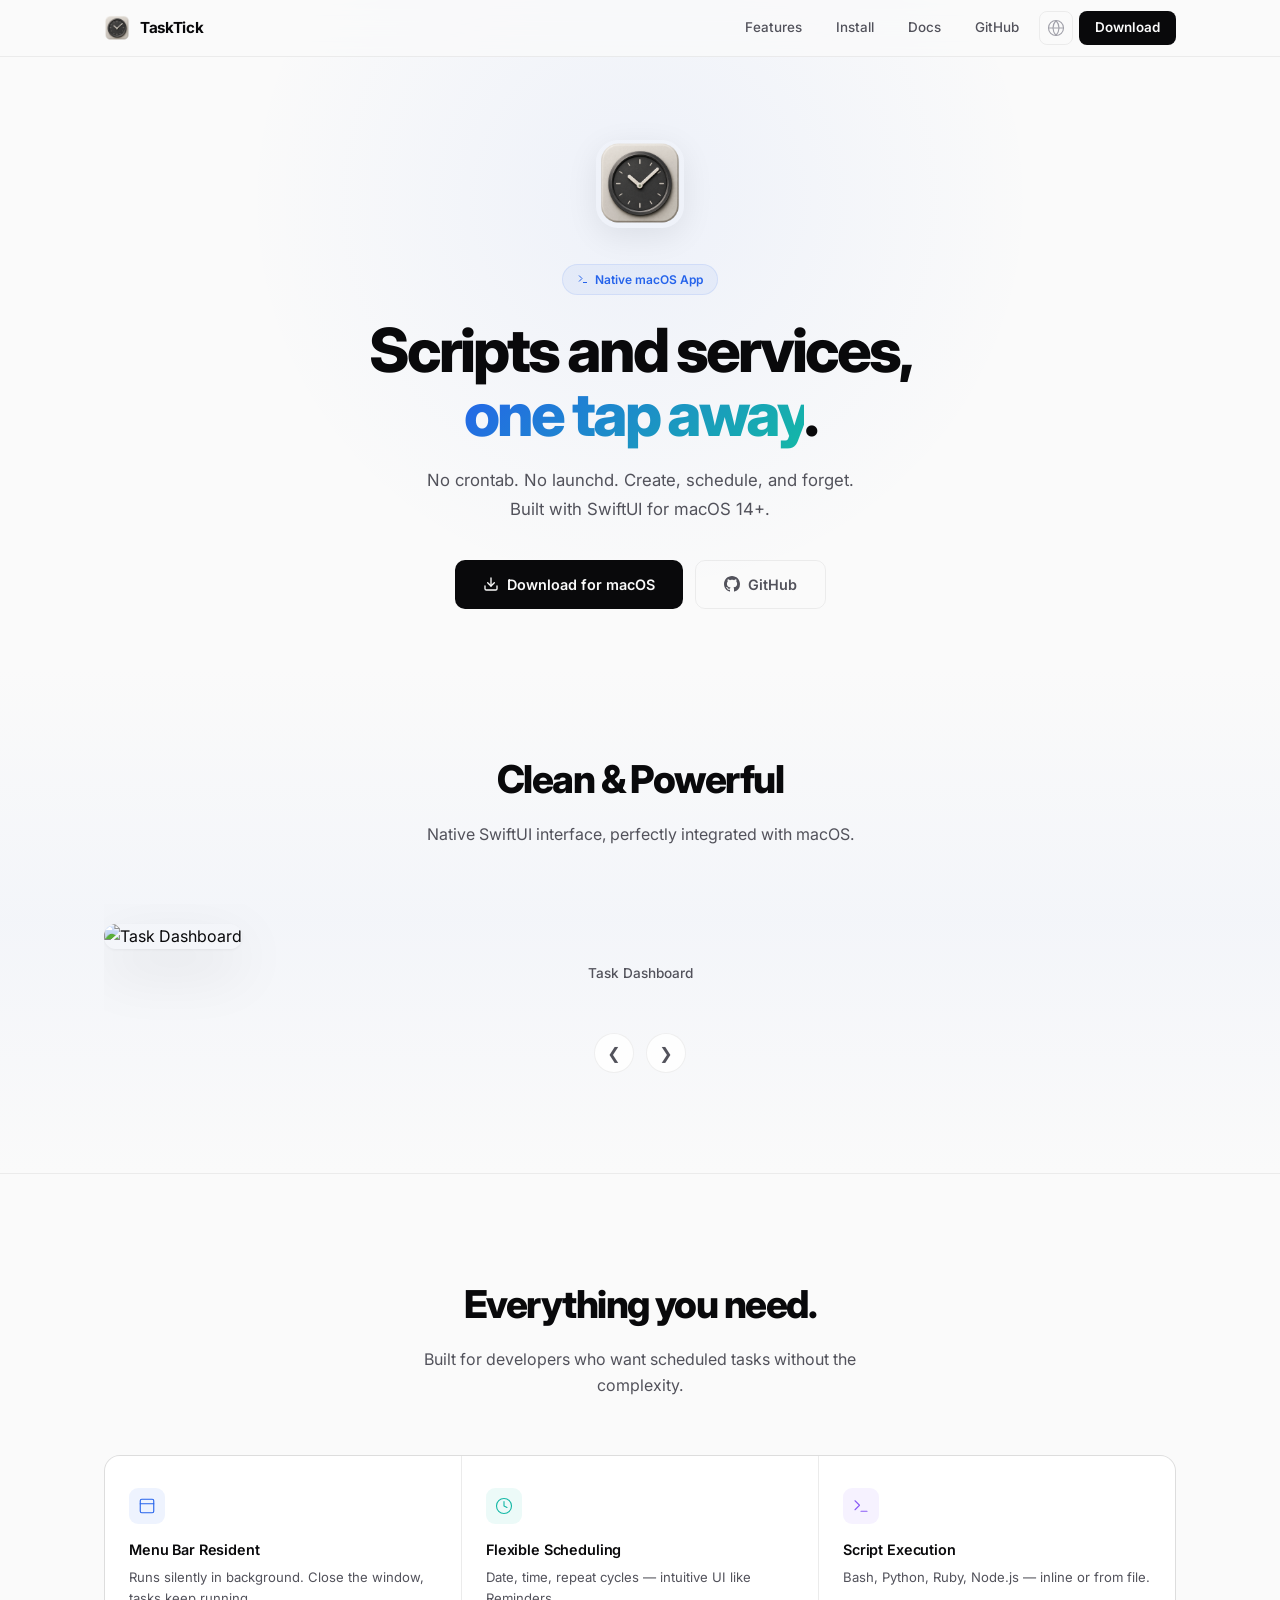
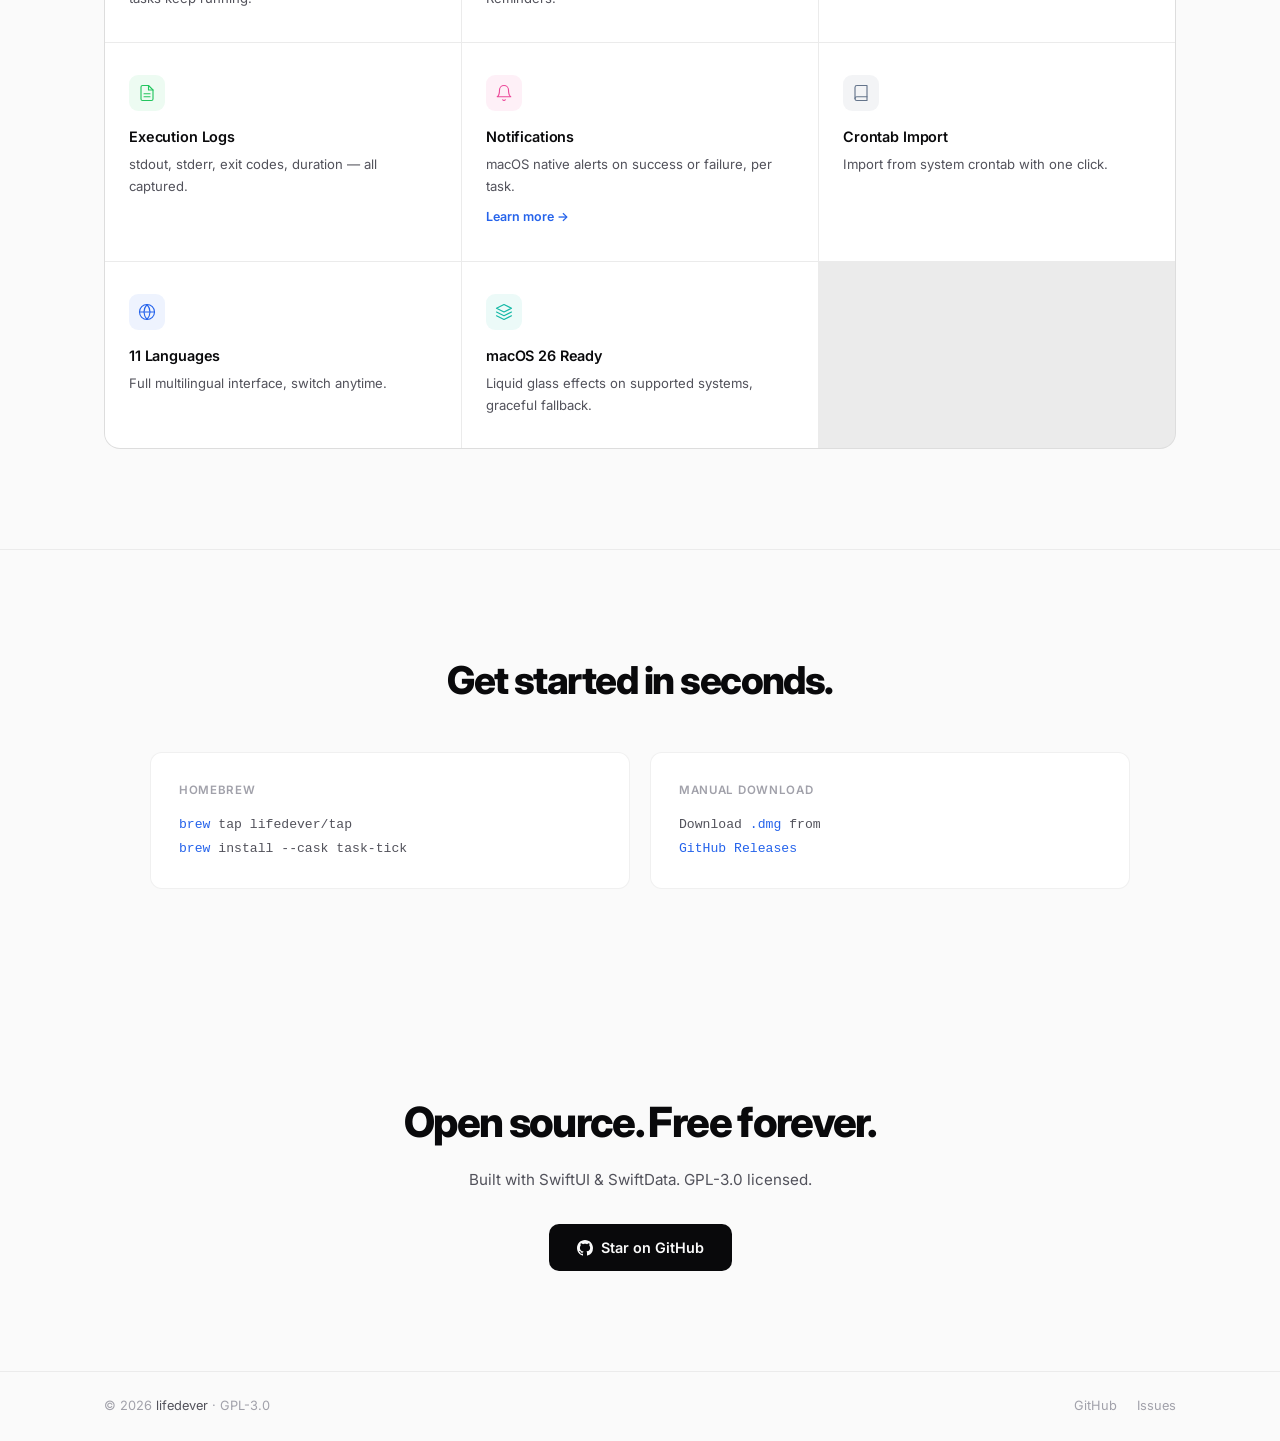
==== commit 61cf3907: "更新图标格式为 PNG，移除 SVG 图标文件" ====
--- a/docs/index.html
+++ b/docs/index.html
@@ -5,8 +5,8 @@
 <meta name="viewport" content="width=device-width, initial-scale=1.0">
 <title>TaskTick — Scheduled Task Manager for macOS</title>
 <meta name="description" content="A native macOS app for managing scheduled tasks. No crontab, no launchd — just TaskTick.">
-<link rel="icon" type="image/svg+xml" href="icon.svg">
-<link rel="apple-touch-icon" href="icon.svg">
+<link rel="icon" type="image/png" href="icon.png">
+<link rel="apple-touch-icon" href="icon.png">
 <link rel="preconnect" href="https://fonts.loli.net">
 <link rel="preconnect" href="https://gstatic.loli.net" crossorigin>
 <link href="https://fonts.loli.net/css2?family=Inter:wght@400;500;600;700;800&family=Noto+Sans+SC:wght@400;500;700&display=swap" rel="stylesheet">
@@ -180,7 +180,7 @@
 <nav>
   <div class="nav-inner">
     <a href="#" class="nav-brand">
-      <img src="icon.svg" alt="TaskTick">
+      <img src="icon.png" alt="TaskTick">
       TaskTick
     </a>
     <div class="nav-right">
@@ -214,7 +214,7 @@
 <!-- Hero -->
 <section class="hero">
   <div class="hero-inner">
-    <div class="hero-icon fade-in"><img src="icon.svg" alt="TaskTick"></div>
+    <div class="hero-icon fade-in"><img src="icon.png" alt="TaskTick"></div>
     <div class="hero-badge fade-in fade-d1">
       <svg viewBox="0 0 24 24" fill="none" stroke="currentColor" stroke-width="2"><polyline points="4 17 10 11 4 5"/><line x1="12" y1="19" x2="20" y2="19"/></svg>
       <span data-i18n="hero_badge">Native macOS App</span>
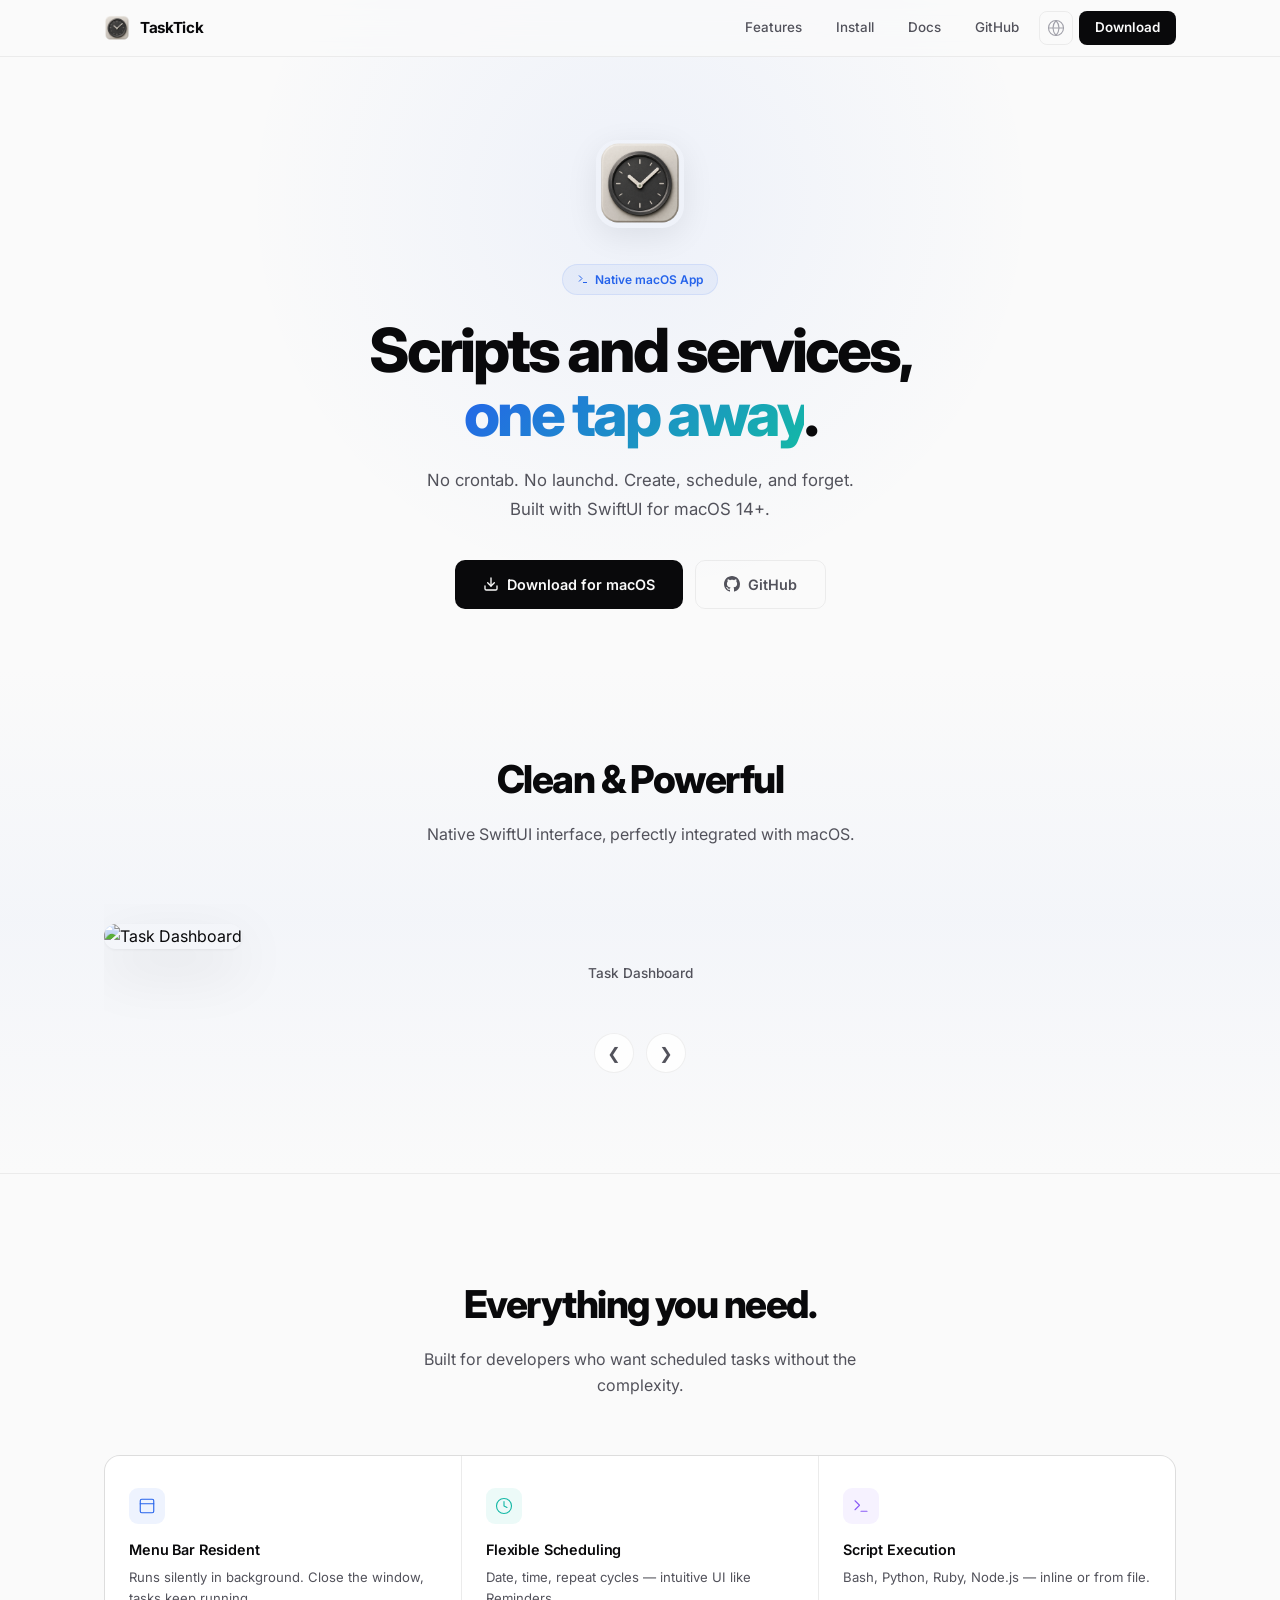
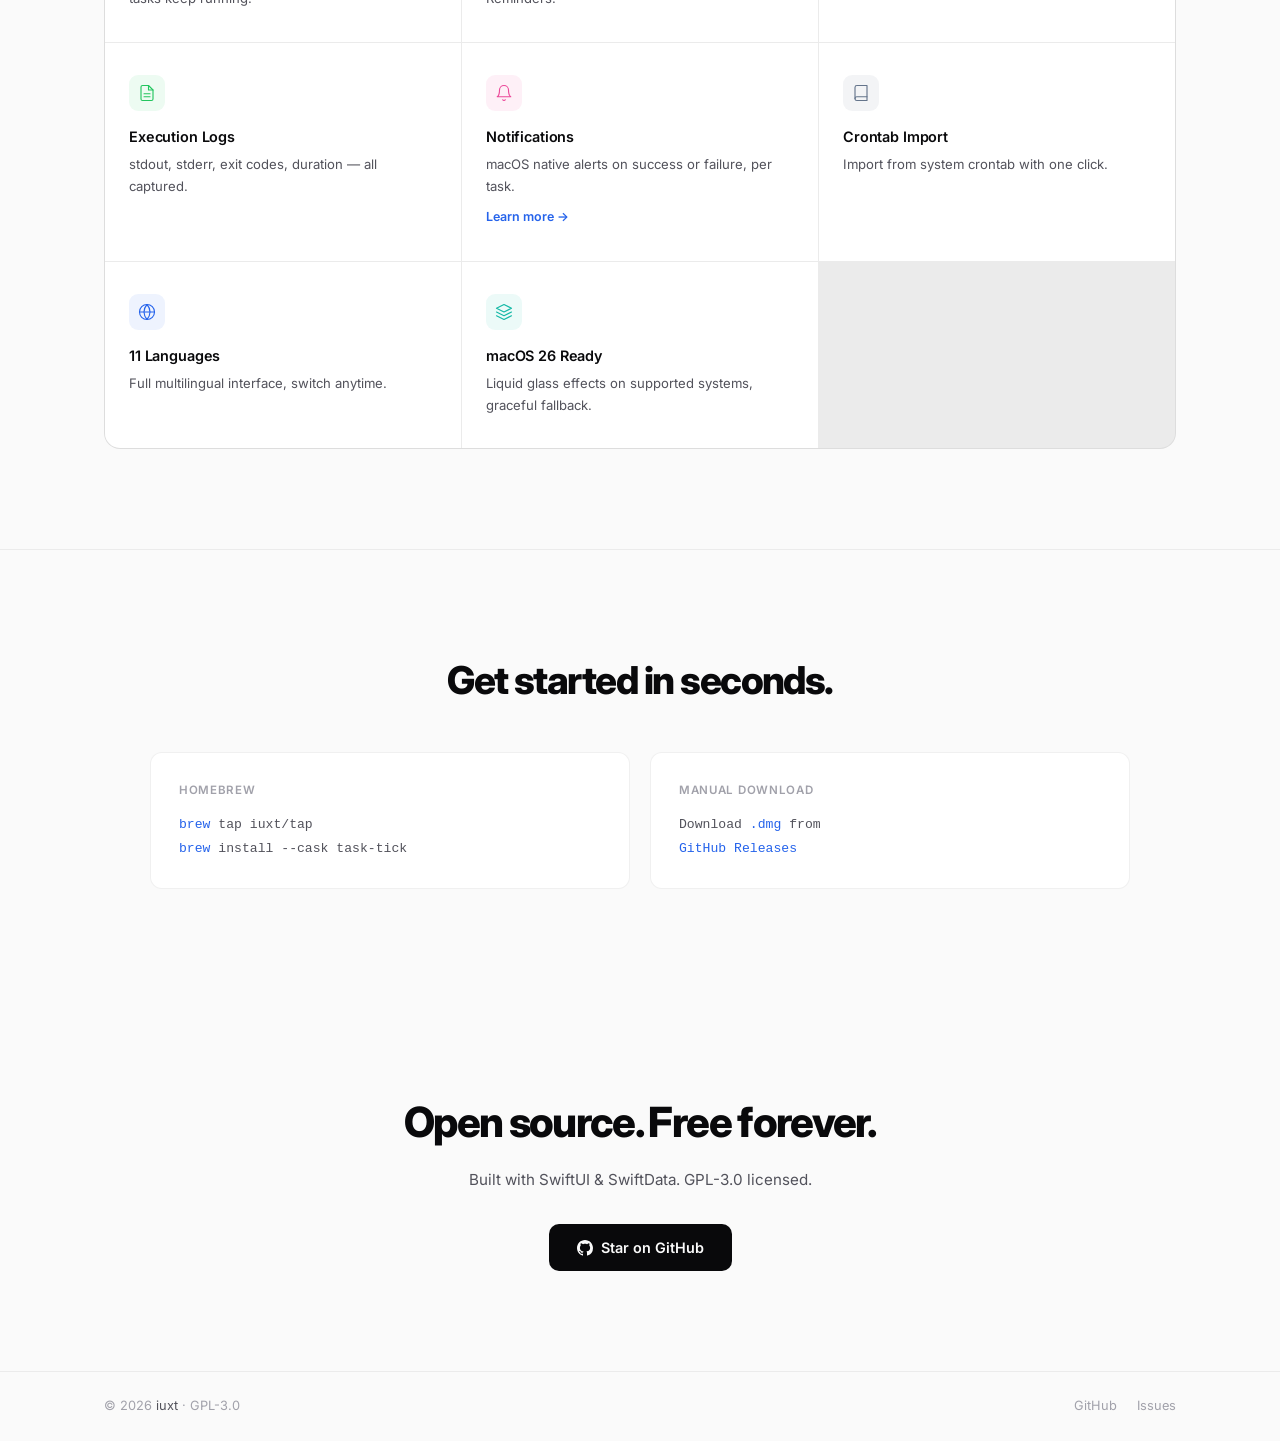
==== commit 982c83d1: "Refactor project to change ownership from lifedever to iuxt - Updated README and documentation links" ====
--- a/docs/index.html
+++ b/docs/index.html
@@ -187,7 +187,7 @@
       <a href="#features" data-i18n="nav_features">Features</a>
       <a href="#install" data-i18n="nav_install">Install</a>
       <a href="guide/" data-i18n="nav_docs">Docs</a>
-      <a href="https://github.com/lifedever/TaskTick">GitHub</a>
+      <a href="https://github.com/iuxt/TaskTick">GitHub</a>
       <div class="lang-wrap">
         <button class="lang-btn" onclick="toggleLangMenu()" aria-label="Language">
           <svg viewBox="0 0 24 24" fill="none" stroke="currentColor" stroke-width="1.5" stroke-linecap="round" stroke-linejoin="round"><circle cx="12" cy="12" r="10"/><line x1="2" y1="12" x2="22" y2="12"/><path d="M12 2a15.3 15.3 0 014 10 15.3 15.3 0 01-4 10 15.3 15.3 0 01-4-10 15.3 15.3 0 014-10z"/></svg>
@@ -206,7 +206,7 @@
           <button onclick="setLang('id')">Bahasa Indonesia</button>
         </div>
       </div>
-      <a href="https://github.com/lifedever/TaskTick/releases" class="nav-cta" data-i18n="nav_download">Download</a>
+      <a href="https://github.com/iuxt/TaskTick/releases" class="nav-cta" data-i18n="nav_download">Download</a>
     </div>
   </div>
 </nav>
@@ -222,11 +222,11 @@
     <h1 class="fade-in fade-d2" data-i18n="hero_title" data-i18n-html>Scripts and services,<br><span class="gradient">one tap away</span>.</h1>
     <p class="sub fade-in fade-d3" data-i18n="hero_sub">No crontab. No launchd. Create, schedule, and forget. Built with SwiftUI for macOS 14+.</p>
     <div class="hero-actions fade-in fade-d4">
-      <a href="https://github.com/lifedever/TaskTick/releases" class="btn btn-primary">
+      <a href="https://github.com/iuxt/TaskTick/releases" class="btn btn-primary">
         <svg viewBox="0 0 24 24" fill="none" stroke="currentColor" stroke-width="2" stroke-linecap="round"><path d="M21 15v4a2 2 0 01-2 2H5a2 2 0 01-2-2v-4"/><polyline points="7 10 12 15 17 10"/><line x1="12" y1="15" x2="12" y2="3"/></svg>
         <span data-i18n="hero_download">Download for macOS</span>
       </a>
-      <a href="https://github.com/lifedever/TaskTick" class="btn btn-ghost">
+      <a href="https://github.com/iuxt/TaskTick" class="btn btn-ghost">
         <svg viewBox="0 0 24 24" fill="currentColor"><path d="M12 0C5.37 0 0 5.37 0 12c0 5.31 3.435 9.795 8.205 11.385.6.105.825-.255.825-.57 0-.285-.015-1.23-.015-2.235-3.015.555-3.795-.735-4.035-1.41-.135-.345-.72-1.41-1.23-1.695-.42-.225-1.02-.78-.015-.795.945-.015 1.62.87 1.845 1.23 1.08 1.815 2.805 1.305 3.495.99.105-.78.42-1.305.765-1.605-2.67-.3-5.46-1.335-5.46-5.925 0-1.305.465-2.385 1.23-3.225-.12-.3-.54-1.53.12-3.18 0 0 1.005-.315 3.3 1.23.96-.27 1.98-.405 3-.405s2.04.135 3 .405c2.295-1.56 3.3-1.23 3.3-1.23.66 1.65.24 2.88.12 3.18.765.84 1.23 1.905 1.23 3.225 0 4.605-2.805 5.625-5.475 5.925.435.375.81 1.095.81 2.22 0 1.605-.015 2.895-.015 3.3 0 .315.225.69.825.57A12.02 12.02 0 0024 12c0-6.63-5.37-12-12-12z"/></svg>
         GitHub
       </a>
@@ -244,7 +244,7 @@
     <div class="screenshots-track">
       <div class="screenshots-scroll" id="screenshotsScroll">
         <div class="screenshot-item">
-          <img src="https://cdn.jsdelivr.net/gh/lifedever/images@master/uPic/2026/03/CS2026-03-16-12.47.53@2x.png" alt="Task Dashboard">
+          <img src="https://cdn.jsdelivr.net/gh/iuxt/images@master/uPic/2026/03/CS2026-03-16-12.47.53@2x.png" alt="Task Dashboard">
           <div class="screenshot-label" data-i18n="screenshot_dashboard">Task Dashboard</div>
         </div>
       </div>
@@ -316,11 +316,11 @@
     <div class="install-methods reveal">
       <div class="install-card">
         <div class="label">Homebrew</div>
-        <code><span>brew</span> tap lifedever/tap<br><span>brew</span> install --cask task-tick</code>
+        <code><span>brew</span> tap iuxt/tap<br><span>brew</span> install --cask task-tick</code>
       </div>
       <div class="install-card">
         <div class="label" data-i18n="install_manual">Manual Download</div>
-        <code data-i18n="install_manual_desc" data-i18n-html>Download <span>.dmg</span> from<br><a href="https://github.com/lifedever/TaskTick/releases" style="color:var(--accent);text-decoration:none">GitHub Releases</a></code>
+        <code data-i18n="install_manual_desc" data-i18n-html>Download <span>.dmg</span> from<br><a href="https://github.com/iuxt/TaskTick/releases" style="color:var(--accent);text-decoration:none">GitHub Releases</a></code>
       </div>
     </div>
   </div>
@@ -333,7 +333,7 @@
       <h2 data-i18n="cta_title">Open source. Free forever.</h2>
       <p class="sub" data-i18n="cta_sub">Built with SwiftUI & SwiftData. GPL-3.0 licensed.</p>
       <div class="cta-actions">
-        <a href="https://github.com/lifedever/TaskTick" class="btn btn-primary">
+        <a href="https://github.com/iuxt/TaskTick" class="btn btn-primary">
           <svg viewBox="0 0 24 24" fill="currentColor" width="16" height="16"><path d="M12 0C5.37 0 0 5.37 0 12c0 5.31 3.435 9.795 8.205 11.385.6.105.825-.255.825-.57 0-.285-.015-1.23-.015-2.235-3.015.555-3.795-.735-4.035-1.41-.135-.345-.72-1.41-1.23-1.695-.42-.225-1.02-.78-.015-.795.945-.015 1.62.87 1.845 1.23 1.08 1.815 2.805 1.305 3.495.99.105-.78.42-1.305.765-1.605-2.67-.3-5.46-1.335-5.46-5.925 0-1.305.465-2.385 1.23-3.225-.12-.3-.54-1.53.12-3.18 0 0 1.005-.315 3.3 1.23.96-.27 1.98-.405 3-.405s2.04.135 3 .405c2.295-1.56 3.3-1.23 3.3-1.23.66 1.65.24 2.88.12 3.18.765.84 1.23 1.905 1.23 3.225 0 4.605-2.805 5.625-5.475 5.925.435.375.81 1.095.81 2.22 0 1.605-.015 2.895-.015 3.3 0 .315.225.69.825.57A12.02 12.02 0 0024 12c0-6.63-5.37-12-12-12z"/></svg>
           Star on GitHub
         </a>
@@ -344,10 +344,10 @@
 
 <footer>
   <div class="container">
-    <div class="left">&copy; 2026 <a href="https://github.com/lifedever">lifedever</a> &middot; GPL-3.0</div>
+    <div class="left">&copy; 2026 <a href="https://github.com/iuxt">iuxt</a> &middot; GPL-3.0</div>
     <div class="right">
-      <a href="https://github.com/lifedever/TaskTick">GitHub</a>
-      <a href="https://github.com/lifedever/TaskTick/issues">Issues</a>
+      <a href="https://github.com/iuxt/TaskTick">GitHub</a>
+      <a href="https://github.com/iuxt/TaskTick/issues">Issues</a>
     </div>
   </div>
 </footer>
@@ -387,7 +387,7 @@
     feat_macos26_desc: '液态玻璃特效，旧系统优雅降级。',
     install_title: '几秒钟即可开始。',
     install_manual: '手动下载',
-    install_manual_desc: '从 <a href="https://github.com/lifedever/TaskTick/releases" style="color:var(--accent);text-decoration:none">GitHub Releases</a><br>下载 <span>.dmg</span> 安装包',
+    install_manual_desc: '从 <a href="https://github.com/iuxt/TaskTick/releases" style="color:var(--accent);text-decoration:none">GitHub Releases</a><br>下载 <span>.dmg</span> 安装包',
     cta_title: '开源免费，永久使用。',
     cta_sub: '基于 SwiftUI & SwiftData 构建。GPL-3.0 开源协议。',
   },
@@ -422,7 +422,7 @@
     feat_macos26_desc: '液態玻璃特效，舊系統優雅降級。',
     install_title: '幾秒鐘即可開始。',
     install_manual: '手動下載',
-    install_manual_desc: '從 <a href="https://github.com/lifedever/TaskTick/releases" style="color:var(--accent);text-decoration:none">GitHub Releases</a><br>下載 <span>.dmg</span> 安裝包',
+    install_manual_desc: '從 <a href="https://github.com/iuxt/TaskTick/releases" style="color:var(--accent);text-decoration:none">GitHub Releases</a><br>下載 <span>.dmg</span> 安裝包',
     cta_title: '開源免費，永久使用。',
     cta_sub: '基於 SwiftUI & SwiftData 構建。GPL-3.0 開源協議。',
   },
@@ -459,7 +459,7 @@
     feat_macos26_desc: 'Liquid glass effects on supported systems, graceful fallback.',
     install_title: 'Get started in seconds.',
     install_manual: 'Manual Download',
-    install_manual_desc: 'Download <span>.dmg</span> from<br><a href="https://github.com/lifedever/TaskTick/releases" style="color:var(--accent);text-decoration:none">GitHub Releases</a>',
+    install_manual_desc: 'Download <span>.dmg</span> from<br><a href="https://github.com/iuxt/TaskTick/releases" style="color:var(--accent);text-decoration:none">GitHub Releases</a>',
     cta_title: 'Open source. Free forever.',
     cta_sub: 'Built with SwiftUI & SwiftData. GPL-3.0 licensed.',
   },
@@ -494,7 +494,7 @@
     feat_macos26_desc: 'リキッドグラスエフェクト対応、旧システムは自動フォールバック。',
     install_title: '数秒で始められる。',
     install_manual: '手動ダウンロード',
-    install_manual_desc: '<a href="https://github.com/lifedever/TaskTick/releases" style="color:var(--accent);text-decoration:none">GitHub Releases</a>から<br><span>.dmg</span>をダウンロード',
+    install_manual_desc: '<a href="https://github.com/iuxt/TaskTick/releases" style="color:var(--accent);text-decoration:none">GitHub Releases</a>から<br><span>.dmg</span>をダウンロード',
     cta_title: 'オープンソース。永久無料。',
     cta_sub: 'SwiftUI & SwiftDataで構築。GPL-3.0ライセンス。',
   },
@@ -529,7 +529,7 @@
     feat_macos26_desc: '리퀴드 글래스 효과, 구형 시스템은 자동 폴백.',
     install_title: '몇 초면 시작할 수 있습니다.',
     install_manual: '수동 다운로드',
-    install_manual_desc: '<a href="https://github.com/lifedever/TaskTick/releases" style="color:var(--accent);text-decoration:none">GitHub Releases</a>에서<br><span>.dmg</span> 다운로드',
+    install_manual_desc: '<a href="https://github.com/iuxt/TaskTick/releases" style="color:var(--accent);text-decoration:none">GitHub Releases</a>에서<br><span>.dmg</span> 다운로드',
     cta_title: '오픈 소스. 영원히 무료.',
     cta_sub: 'SwiftUI & SwiftData로 구축. GPL-3.0 라이선스.',
   },
@@ -564,7 +564,7 @@
     feat_macos26_desc: 'Effets Liquid Glass sur les systèmes compatibles, repli élégant.',
     install_title: 'Démarrez en quelques secondes.',
     install_manual: 'Téléchargement manuel',
-    install_manual_desc: 'Téléchargez le <span>.dmg</span> depuis<br><a href="https://github.com/lifedever/TaskTick/releases" style="color:var(--accent);text-decoration:none">GitHub Releases</a>',
+    install_manual_desc: 'Téléchargez le <span>.dmg</span> depuis<br><a href="https://github.com/iuxt/TaskTick/releases" style="color:var(--accent);text-decoration:none">GitHub Releases</a>',
     cta_title: 'Open source. Gratuit pour toujours.',
     cta_sub: 'Conçu avec SwiftUI & SwiftData. Licence GPL-3.0.',
   },
@@ -599,7 +599,7 @@
     feat_macos26_desc: 'Liquid-Glass-Effekte auf unterstützten Systemen, eleganter Fallback.',
     install_title: 'In Sekunden loslegen.',
     install_manual: 'Manueller Download',
-    install_manual_desc: '<span>.dmg</span> herunterladen von<br><a href="https://github.com/lifedever/TaskTick/releases" style="color:var(--accent);text-decoration:none">GitHub Releases</a>',
+    install_manual_desc: '<span>.dmg</span> herunterladen von<br><a href="https://github.com/iuxt/TaskTick/releases" style="color:var(--accent);text-decoration:none">GitHub Releases</a>',
     cta_title: 'Open Source. Für immer kostenlos.',
     cta_sub: 'Gebaut mit SwiftUI & SwiftData. GPL-3.0 Lizenz.',
   },
@@ -634,7 +634,7 @@
     feat_macos26_desc: 'Effetti Liquid Glass sui sistemi supportati, fallback elegante.',
     install_title: 'Inizia in pochi secondi.',
     install_manual: 'Download manuale',
-    install_manual_desc: 'Scarica il <span>.dmg</span> da<br><a href="https://github.com/lifedever/TaskTick/releases" style="color:var(--accent);text-decoration:none">GitHub Releases</a>',
+    install_manual_desc: 'Scarica il <span>.dmg</span> da<br><a href="https://github.com/iuxt/TaskTick/releases" style="color:var(--accent);text-decoration:none">GitHub Releases</a>',
     cta_title: 'Open source. Gratis per sempre.',
     cta_sub: 'Costruito con SwiftUI & SwiftData. Licenza GPL-3.0.',
   },
@@ -669,7 +669,7 @@
     feat_macos26_desc: 'Efectos Liquid Glass en sistemas compatibles, degradación elegante.',
     install_title: 'Empieza en segundos.',
     install_manual: 'Descarga manual',
-    install_manual_desc: 'Descarga el <span>.dmg</span> desde<br><a href="https://github.com/lifedever/TaskTick/releases" style="color:var(--accent);text-decoration:none">GitHub Releases</a>',
+    install_manual_desc: 'Descarga el <span>.dmg</span> desde<br><a href="https://github.com/iuxt/TaskTick/releases" style="color:var(--accent);text-decoration:none">GitHub Releases</a>',
     cta_title: 'Código abierto. Gratis para siempre.',
     cta_sub: 'Construido con SwiftUI & SwiftData. Licencia GPL-3.0.',
   },
@@ -704,7 +704,7 @@
     feat_macos26_desc: 'Эффекты Liquid Glass на поддерживаемых системах, плавный откат.',
     install_title: 'Начните за секунды.',
     install_manual: 'Ручная загрузка',
-    install_manual_desc: 'Скачайте <span>.dmg</span> с<br><a href="https://github.com/lifedever/TaskTick/releases" style="color:var(--accent);text-decoration:none">GitHub Releases</a>',
+    install_manual_desc: 'Скачайте <span>.dmg</span> с<br><a href="https://github.com/iuxt/TaskTick/releases" style="color:var(--accent);text-decoration:none">GitHub Releases</a>',
     cta_title: 'Открытый код. Бесплатно навсегда.',
     cta_sub: 'Построено на SwiftUI & SwiftData. Лицензия GPL-3.0.',
   },
@@ -739,7 +739,7 @@
     feat_macos26_desc: 'Efek Liquid Glass pada sistem yang didukung, fallback yang elegan.',
     install_title: 'Mulai dalam hitungan detik.',
     install_manual: 'Unduh Manual',
-    install_manual_desc: 'Unduh <span>.dmg</span> dari<br><a href="https://github.com/lifedever/TaskTick/releases" style="color:var(--accent);text-decoration:none">GitHub Releases</a>',
+    install_manual_desc: 'Unduh <span>.dmg</span> dari<br><a href="https://github.com/iuxt/TaskTick/releases" style="color:var(--accent);text-decoration:none">GitHub Releases</a>',
     cta_title: 'Open source. Gratis selamanya.',
     cta_sub: 'Dibangun dengan SwiftUI & SwiftData. Lisensi GPL-3.0.',
   },
